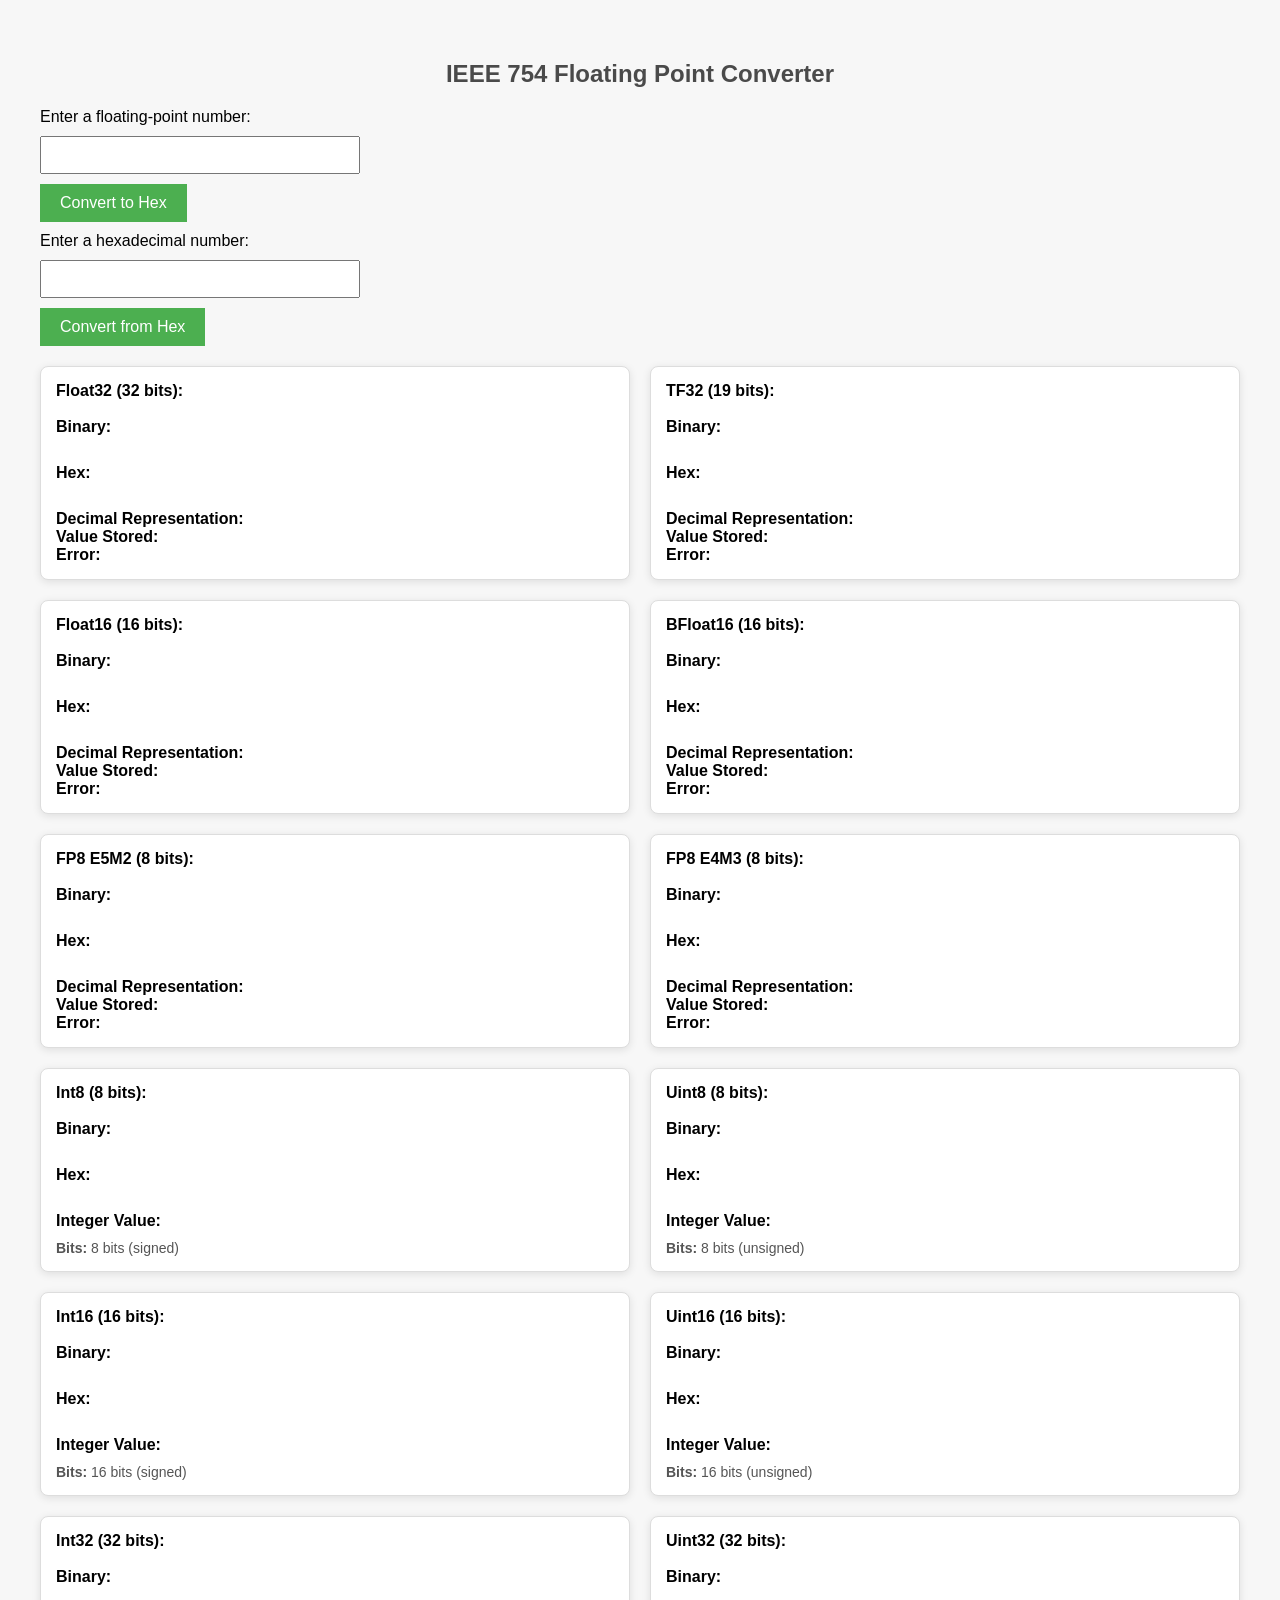
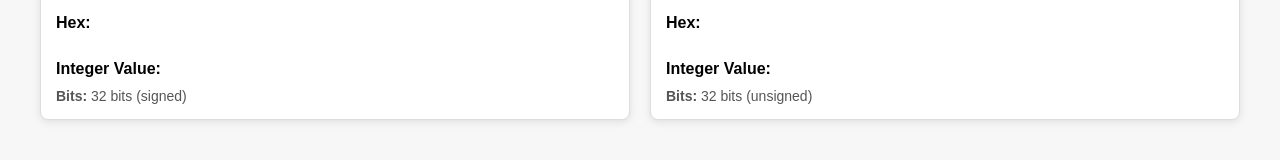
==== index.html @ 1b22dfe6 "feat: add precision analysis and support for subnormals" ====
<!DOCTYPE html>
<html lang="en">
    <head>
        <meta charset="UTF-8">
        <meta name="viewport" content="width=device-width, initial-scale=1.0">
        <title>IEEE 754 Converter</title>
        <link rel="stylesheet" href="styles/styles.css">
        <link rel="icon" href="assets/favicon.ico" type="image/x-icon">
        <script src="scripts/main.js" defer></script>
    </head>
    <body>
        <h2>IEEE 754 Floating Point Converter</h2>
        <!-- Decimal to Hex Conversion -->
        <div>
            <label for="input">Enter a floating-point number:</label>
            <input type="text" id="input">
            <button onclick="convertFloatToHex()">Convert to Hex</button>
        </div>
        <!-- Hex to Float/Int Conversion -->
        <div>
            <label for="hexInput">Enter a hexadecimal number:</label>
            <input type="text" id="hexInput">
            <button onclick="convertHexToFloat()">Convert from Hex</button>
        </div>
        <!-- Floating-Point Results -->
        <div class="results">
            <!-- Float32 Template -->
            <div id="float32">
                <div class="result-item">
                    <strong>Float32 (32 bits):</strong><br><br>
                    <div id="float32-colored-bits"></div>
                    <strong>Binary:</strong><br>
                    <div class="binary" id="float32-binary"></div><br>
                    <strong>Hex:</strong><br>
                    <div class="hex-representation" id="float32-hex"></div><br>
                    <strong>Decimal Representation:</strong> <span id="float32-input"></span><br>
                    <strong>Value Stored:</strong> <span id="float32-stored"></span><br>
                    <div class="error-info" title="The actual difference between stored and input value, calculated at maximum precision. A + sign means we rounded up, - means we rounded down. This error will always be smaller than half the precision step.">
                        <strong>Error:</strong> <span id="float32-error"></span>
                    </div>
                    <div id="float32-precision"></div>
                </div>
            </div>

            <!-- TF32 Template -->
            <div id="tf32">
                <div class="result-item">
                    <strong>TF32 (19 bits):</strong><br><br>
                    <div id="tf32-colored-bits"></div>
                    <strong>Binary:</strong><br>
                    <div class="binary" id="tf32-binary"></div><br>
                    <strong>Hex:</strong><br>
                    <div class="hex-representation" id="tf32-hex"></div><br>
                    <strong>Decimal Representation:</strong> <span id="tf32-input"></span><br>
                    <strong>Value Stored:</strong> <span id="tf32-stored"></span><br>
                    <div class="error-info" title="The actual difference between stored and input value, calculated at maximum precision. A + sign means we rounded up, - means we rounded down. This error will always be smaller than half the precision step.">
                        <strong>Error:</strong> <span id="tf32-error"></span>
                    </div>
                    <div id="tf32-precision"></div>
                </div>
            </div>

            <!-- Float16 Template -->
            <div id="float16">
                <div class="result-item">
                    <strong>Float16 (16 bits):</strong><br><br>
                    <div id="float16-colored-bits"></div>
                    <strong>Binary:</strong><br>
                    <div class="binary" id="float16-binary"></div><br>
                    <strong>Hex:</strong><br>
                    <div class="hex-representation" id="float16-hex"></div><br>
                    <strong>Decimal Representation:</strong> <span id="float16-input"></span><br>
                    <strong>Value Stored:</strong> <span id="float16-stored"></span><br>
                    <div class="error-info" title="The actual difference between stored and input value, calculated at maximum precision. A + sign means we rounded up, - means we rounded down. This error will always be smaller than half the precision step.">
                        <strong>Error:</strong> <span id="float16-error"></span>
                    </div>
                    <div id="float16-precision"></div>
                </div>
            </div>

            <!-- BFloat16 Template -->
            <div id="bfloat16">
                <div class="result-item">
                    <strong>BFloat16 (16 bits):</strong><br><br>
                    <div id="bfloat16-colored-bits"></div>
                    <strong>Binary:</strong><br>
                    <div class="binary" id="bfloat16-binary"></div><br>
                    <strong>Hex:</strong><br>
                    <div class="hex-representation" id="bfloat16-hex"></div><br>
                    <strong>Decimal Representation:</strong> <span id="bfloat16-input"></span><br>
                    <strong>Value Stored:</strong> <span id="bfloat16-stored"></span><br>
                    <div class="error-info" title="The actual difference between stored and input value, calculated at maximum precision. A + sign means we rounded up, - means we rounded down. This error will always be smaller than half the precision step.">
                        <strong>Error:</strong> <span id="bfloat16-error"></span>
                    </div>
                    <div id="bfloat16-precision"></div>
                </div>
            </div>

            <!-- FP8 E5M2 Template -->
            <div id="fp8-e5m2">
                <div class="result-item">
                    <strong>FP8 E5M2 (8 bits):</strong><br><br>
                    <div id="fp8-e5m2-colored-bits"></div>
                    <strong>Binary:</strong><br>
                    <div class="binary" id="fp8-e5m2-binary"></div><br>
                    <strong>Hex:</strong><br>
                    <div class="hex-representation" id="fp8-e5m2-hex"></div><br>
                    <strong>Decimal Representation:</strong> <span id="fp8-e5m2-input"></span><br>
                    <strong>Value Stored:</strong> <span id="fp8-e5m2-stored"></span><br>
                    <div class="error-info" title="The actual difference between stored and input value, calculated at maximum precision. A + sign means we rounded up, - means we rounded down. This error will always be smaller than half the precision step.">
                        <strong>Error:</strong> <span id="fp8-e5m2-error"></span>
                    </div>
                    <div id="fp8-e5m2-precision"></div>
                </div>
            </div>

            <!-- FP8 E4M3 Template -->
            <div id="fp8-e4m3">
                <div class="result-item">
                    <strong>FP8 E4M3 (8 bits):</strong><br><br>
                    <div id="fp8-e4m3-colored-bits"></div>
                    <strong>Binary:</strong><br>
                    <div class="binary" id="fp8-e4m3-binary"></div><br>
                    <strong>Hex:</strong><br>
                    <div class="hex-representation" id="fp8-e4m3-hex"></div><br>
                    <strong>Decimal Representation:</strong> <span id="fp8-e4m3-input"></span><br>
                    <strong>Value Stored:</strong> <span id="fp8-e4m3-stored"></span><br>
                    <div class="error-info" title="The actual difference between stored and input value, calculated at maximum precision. A + sign means we rounded up, - means we rounded down. This error will always be smaller than half the precision step.">
                        <strong>Error:</strong> <span id="fp8-e4m3-error"></span>
                    </div>
                    <div id="fp8-e4m3-precision"></div>
                </div>
            </div>
        </div>

        <!-- Integer Results -->
        <div class="int-results">
            <!-- Int8 Template -->
            <div id="int8">
                <div class="result-item">
                    <strong>Int8 (8 bits):</strong><br><br>
                    <div id="int8-colored-bits"></div>
                    <strong>Binary:</strong><br>
                    <div class="binary" id="int8-binary"></div><br>
                    <strong>Hex:</strong><br>
                    <div class="hex-representation" id="int8-hex"></div><br>
                    <strong>Integer Value:</strong> <span id="int8-value"></span>
                    <div class="bit-info">
                        <span><strong>Bits:</strong> 8 bits (signed)</span>
                    </div>
                </div>
            </div>

            <!-- Uint8 Template -->
            <div id="uint8">
                <div class="result-item">
                    <strong>Uint8 (8 bits):</strong><br><br>
                    <div id="uint8-colored-bits"></div>
                    <strong>Binary:</strong><br>
                    <div class="binary" id="uint8-binary"></div><br>
                    <strong>Hex:</strong><br>
                    <div class="hex-representation" id="uint8-hex"></div><br>
                    <strong>Integer Value:</strong> <span id="uint8-value"></span>
                    <div class="bit-info">
                        <span><strong>Bits:</strong> 8 bits (unsigned)</span>
                    </div>
                </div>
            </div>

            <!-- Int16 Template -->
            <div id="int16">
                <div class="result-item">
                    <strong>Int16 (16 bits):</strong><br><br>
                    <div id="int16-colored-bits"></div>
                    <strong>Binary:</strong><br>
                    <div class="binary" id="int16-binary"></div><br>
                    <strong>Hex:</strong><br>
                    <div class="hex-representation" id="int16-hex"></div><br>
                    <strong>Integer Value:</strong> <span id="int16-value"></span>
                    <div class="bit-info">
                        <span><strong>Bits:</strong> 16 bits (signed)</span>
                    </div>
                </div>
            </div>

            <!-- Uint16 Template -->
            <div id="uint16">
                <div class="result-item">
                    <strong>Uint16 (16 bits):</strong><br><br>
                    <div id="uint16-colored-bits"></div>
                    <strong>Binary:</strong><br>
                    <div class="binary" id="uint16-binary"></div><br>
                    <strong>Hex:</strong><br>
                    <div class="hex-representation" id="uint16-hex"></div><br>
                    <strong>Integer Value:</strong> <span id="uint16-value"></span>
                    <div class="bit-info">
                        <span><strong>Bits:</strong> 16 bits (unsigned)</span>
                    </div>
                </div>
            </div>

            <!-- Int32 Template -->
            <div id="int32">
                <div class="result-item">
                    <strong>Int32 (32 bits):</strong><br><br>
                    <div id="int32-colored-bits"></div>
                    <strong>Binary:</strong><br>
                    <div class="binary" id="int32-binary"></div><br>
                    <strong>Hex:</strong><br>
                    <div class="hex-representation" id="int32-hex"></div><br>
                    <strong>Integer Value:</strong> <span id="int32-value"></span>
                    <div class="bit-info">
                        <span><strong>Bits:</strong> 32 bits (signed)</span>
                    </div>
                </div>
            </div>

            <!-- Uint32 Template -->
            <div id="uint32">
                <div class="result-item">
                    <strong>Uint32 (32 bits):</strong><br><br>
                    <div id="uint32-colored-bits"></div>
                    <strong>Binary:</strong><br>
                    <div class="binary" id="uint32-binary"></div><br>
                    <strong>Hex:</strong><br>
                    <div class="hex-representation" id="uint32-hex"></div><br>
                    <strong>Integer Value:</strong> <span id="uint32-value"></span>
                    <div class="bit-info">
                        <span><strong>Bits:</strong> 32 bits (unsigned)</span>
                    </div>
                </div>
            </div>
        </div>
    </body>
</html>
---- styles/styles.css ----
body {
    font-family: Arial, sans-serif;
    margin: 20px;
    padding: 20px;
    background-color: #f7f7f7;
}

h2 {
    text-align: center;
    color: #4a4a4a;
}

label, input, button, select {
    display: block;
    margin: 10px 0;
    font-size: 16px;
}

input, select {
    padding: 8px;
    width: 100%;
    max-width: 300px;
}

button {
    padding: 10px 20px;
    background-color: #4CAF50;
    color: white;
    border: none;
    cursor: pointer;
    font-size: 16px;
}

button:hover {
    background-color: #45a049;
}

.results, .calculation-results {
    display: grid;
    grid-template-columns: 1fr 1fr;
    gap: 20px;
    margin-top: 20px;
}

.int-results, .calculation-results {
    display: grid;
    grid-template-columns: 1fr 1fr;
    gap: 20px;
    margin-top: 20px;
}

.result-item, .calculation-result-item {
    padding: 15px;
    background-color: white;
    border: 1px solid #ddd;
    border-radius: 8px;
    box-shadow: 0 2px 8px rgba(0, 0, 0, 0.1);
}

.bit-container { 
    display: flex; 
    gap: 2px; 
    margin-bottom: 10px;
}

.bit-box { 
    display: inline-block; 
    width: 20px; 
    height: 20px; 
    text-align: center; 
    border: 1px solid #ccc;
}

.sign { background-color: #f44336; color: white; }
.exponent { background-color: #2196F3; color: white; }
.mantissa { background-color: #4CAF50; color: white; }
.integer { background-color: #4CAF50; color: white; }

.hex {
    margin-top: 10px;
    font-size: 14px;
    color: #333;
}

.error {
    color: red;
}

.bit-info {
    margin-top: 10px;
    font-size: 14px;
    color: #555;
}

.bit-info span {
    margin-right: 10px;
}

.binary, .hex-representation {
    font-family: monospace;
    color: #444;
    margin-top: 10px;
}
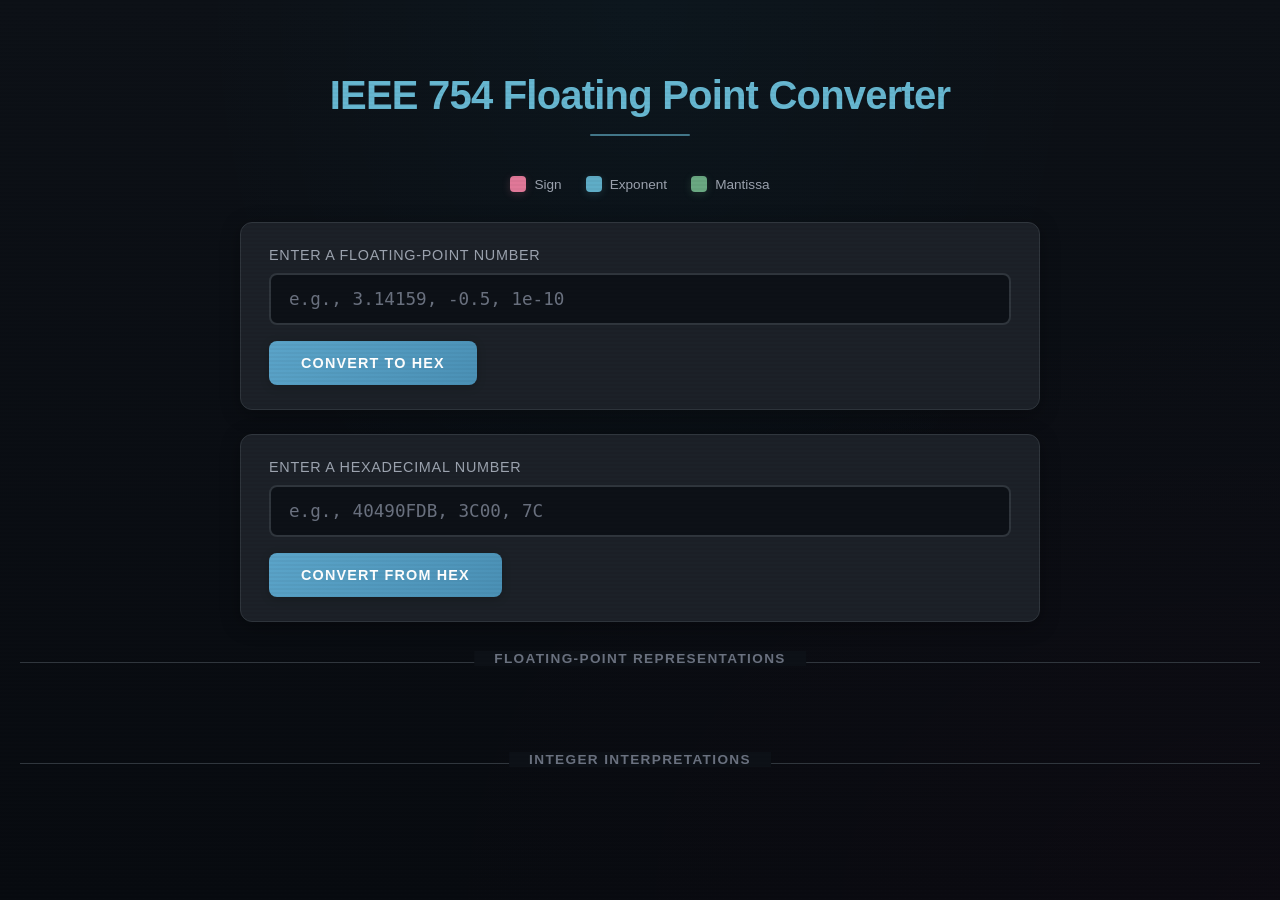
==== commit db9f0ba2: "refactor: restyle the app" ====
--- a/index.html
+++ b/index.html
@@ -10,33 +10,52 @@
     </head>
     <body>
         <h2>IEEE 754 Floating Point Converter</h2>
+
+        <!-- Color Legend -->
+        <div class="legend">
+            <div class="legend-item">
+                <div class="legend-color sign"></div>
+                <span>Sign</span>
+            </div>
+            <div class="legend-item">
+                <div class="legend-color exponent"></div>
+                <span>Exponent</span>
+            </div>
+            <div class="legend-item">
+                <div class="legend-color mantissa"></div>
+                <span>Mantissa</span>
+            </div>
+        </div>
+
         <!-- Decimal to Hex Conversion -->
-        <div>
-            <label for="input">Enter a floating-point number:</label>
-            <input type="text" id="input">
+        <div class="input-section">
+            <label for="input">Enter a floating-point number</label>
+            <input type="text" id="input" placeholder="e.g., 3.14159, -0.5, 1e-10">
             <button onclick="convertFloatToHex()">Convert to Hex</button>
         </div>
+
         <!-- Hex to Float/Int Conversion -->
-        <div>
-            <label for="hexInput">Enter a hexadecimal number:</label>
-            <input type="text" id="hexInput">
+        <div class="input-section">
+            <label for="hexInput">Enter a hexadecimal number</label>
+            <input type="text" id="hexInput" placeholder="e.g., 40490FDB, 3C00, 7C">
             <button onclick="convertHexToFloat()">Convert from Hex</button>
         </div>
+
         <!-- Floating-Point Results -->
         <div class="results">
             <!-- Float32 Template -->
             <div id="float32">
                 <div class="result-item">
-                    <strong>Float32 (32 bits):</strong><br><br>
+                    <strong>Float32 (32 bits)</strong><br><br>
                     <div id="float32-colored-bits"></div>
-                    <strong>Binary:</strong><br>
-                    <div class="binary" id="float32-binary"></div><br>
-                    <strong>Hex:</strong><br>
-                    <div class="hex-representation" id="float32-hex"></div><br>
+                    <strong>Binary</strong>
+                    <div class="binary" id="float32-binary"></div>
+                    <strong>Hex</strong>
+                    <div class="hex-representation" id="float32-hex"></div>
                     <strong>Decimal Representation:</strong> <span id="float32-input"></span><br>
-                    <strong>Value Stored:</strong> <span id="float32-stored"></span><br>
-                    <div class="error-info" title="The actual difference between stored and input value, calculated at maximum precision. A + sign means we rounded up, - means we rounded down. This error will always be smaller than half the precision step.">
-                        <strong>Error:</strong> <span id="float32-error"></span>
+                    <strong>Value Stored:</strong> <span id="float32-stored"></span>
+                    <div title="The difference between stored and input value. A + sign means we rounded up, - means we rounded down. This will always be smaller than half the precision step.">
+                        <strong>Rounding Error:</strong> <span id="float32-error"></span>
                     </div>
                     <div id="float32-precision"></div>
                 </div>
@@ -45,16 +64,16 @@
             <!-- TF32 Template -->
             <div id="tf32">
                 <div class="result-item">
-                    <strong>TF32 (19 bits):</strong><br><br>
+                    <strong>TF32 (19 bits)</strong><br><br>
                     <div id="tf32-colored-bits"></div>
-                    <strong>Binary:</strong><br>
-                    <div class="binary" id="tf32-binary"></div><br>
-                    <strong>Hex:</strong><br>
-                    <div class="hex-representation" id="tf32-hex"></div><br>
+                    <strong>Binary</strong>
+                    <div class="binary" id="tf32-binary"></div>
+                    <strong>Hex</strong>
+                    <div class="hex-representation" id="tf32-hex"></div>
                     <strong>Decimal Representation:</strong> <span id="tf32-input"></span><br>
-                    <strong>Value Stored:</strong> <span id="tf32-stored"></span><br>
-                    <div class="error-info" title="The actual difference between stored and input value, calculated at maximum precision. A + sign means we rounded up, - means we rounded down. This error will always be smaller than half the precision step.">
-                        <strong>Error:</strong> <span id="tf32-error"></span>
+                    <strong>Value Stored:</strong> <span id="tf32-stored"></span>
+                    <div title="The difference between stored and input value. A + sign means we rounded up, - means we rounded down. This will always be smaller than half the precision step.">
+                        <strong>Rounding Error:</strong> <span id="tf32-error"></span>
                     </div>
                     <div id="tf32-precision"></div>
                 </div>
@@ -63,16 +82,16 @@
             <!-- Float16 Template -->
             <div id="float16">
                 <div class="result-item">
-                    <strong>Float16 (16 bits):</strong><br><br>
+                    <strong>Float16 (16 bits)</strong><br><br>
                     <div id="float16-colored-bits"></div>
-                    <strong>Binary:</strong><br>
-                    <div class="binary" id="float16-binary"></div><br>
-                    <strong>Hex:</strong><br>
-                    <div class="hex-representation" id="float16-hex"></div><br>
+                    <strong>Binary</strong>
+                    <div class="binary" id="float16-binary"></div>
+                    <strong>Hex</strong>
+                    <div class="hex-representation" id="float16-hex"></div>
                     <strong>Decimal Representation:</strong> <span id="float16-input"></span><br>
-                    <strong>Value Stored:</strong> <span id="float16-stored"></span><br>
-                    <div class="error-info" title="The actual difference between stored and input value, calculated at maximum precision. A + sign means we rounded up, - means we rounded down. This error will always be smaller than half the precision step.">
-                        <strong>Error:</strong> <span id="float16-error"></span>
+                    <strong>Value Stored:</strong> <span id="float16-stored"></span>
+                    <div title="The difference between stored and input value. A + sign means we rounded up, - means we rounded down. This will always be smaller than half the precision step.">
+                        <strong>Rounding Error:</strong> <span id="float16-error"></span>
                     </div>
                     <div id="float16-precision"></div>
                 </div>
@@ -81,16 +100,16 @@
             <!-- BFloat16 Template -->
             <div id="bfloat16">
                 <div class="result-item">
-                    <strong>BFloat16 (16 bits):</strong><br><br>
+                    <strong>BFloat16 (16 bits)</strong><br><br>
                     <div id="bfloat16-colored-bits"></div>
-                    <strong>Binary:</strong><br>
-                    <div class="binary" id="bfloat16-binary"></div><br>
-                    <strong>Hex:</strong><br>
-                    <div class="hex-representation" id="bfloat16-hex"></div><br>
+                    <strong>Binary</strong>
+                    <div class="binary" id="bfloat16-binary"></div>
+                    <strong>Hex</strong>
+                    <div class="hex-representation" id="bfloat16-hex"></div>
                     <strong>Decimal Representation:</strong> <span id="bfloat16-input"></span><br>
-                    <strong>Value Stored:</strong> <span id="bfloat16-stored"></span><br>
-                    <div class="error-info" title="The actual difference between stored and input value, calculated at maximum precision. A + sign means we rounded up, - means we rounded down. This error will always be smaller than half the precision step.">
-                        <strong>Error:</strong> <span id="bfloat16-error"></span>
+                    <strong>Value Stored:</strong> <span id="bfloat16-stored"></span>
+                    <div title="The difference between stored and input value. A + sign means we rounded up, - means we rounded down. This will always be smaller than half the precision step.">
+                        <strong>Rounding Error:</strong> <span id="bfloat16-error"></span>
                     </div>
                     <div id="bfloat16-precision"></div>
                 </div>
@@ -99,16 +118,16 @@
             <!-- FP8 E5M2 Template -->
             <div id="fp8-e5m2">
                 <div class="result-item">
-                    <strong>FP8 E5M2 (8 bits):</strong><br><br>
+                    <strong>FP8 E5M2 (8 bits)</strong><br><br>
                     <div id="fp8-e5m2-colored-bits"></div>
-                    <strong>Binary:</strong><br>
-                    <div class="binary" id="fp8-e5m2-binary"></div><br>
-                    <strong>Hex:</strong><br>
-                    <div class="hex-representation" id="fp8-e5m2-hex"></div><br>
+                    <strong>Binary</strong>
+                    <div class="binary" id="fp8-e5m2-binary"></div>
+                    <strong>Hex</strong>
+                    <div class="hex-representation" id="fp8-e5m2-hex"></div>
                     <strong>Decimal Representation:</strong> <span id="fp8-e5m2-input"></span><br>
-                    <strong>Value Stored:</strong> <span id="fp8-e5m2-stored"></span><br>
-                    <div class="error-info" title="The actual difference between stored and input value, calculated at maximum precision. A + sign means we rounded up, - means we rounded down. This error will always be smaller than half the precision step.">
-                        <strong>Error:</strong> <span id="fp8-e5m2-error"></span>
+                    <strong>Value Stored:</strong> <span id="fp8-e5m2-stored"></span>
+                    <div title="The difference between stored and input value. A + sign means we rounded up, - means we rounded down. This will always be smaller than half the precision step.">
+                        <strong>Rounding Error:</strong> <span id="fp8-e5m2-error"></span>
                     </div>
                     <div id="fp8-e5m2-precision"></div>
                 </div>
@@ -117,16 +136,16 @@
             <!-- FP8 E4M3 Template -->
             <div id="fp8-e4m3">
                 <div class="result-item">
-                    <strong>FP8 E4M3 (8 bits):</strong><br><br>
+                    <strong>FP8 E4M3 (8 bits)</strong><br><br>
                     <div id="fp8-e4m3-colored-bits"></div>
-                    <strong>Binary:</strong><br>
-                    <div class="binary" id="fp8-e4m3-binary"></div><br>
-                    <strong>Hex:</strong><br>
-                    <div class="hex-representation" id="fp8-e4m3-hex"></div><br>
+                    <strong>Binary</strong>
+                    <div class="binary" id="fp8-e4m3-binary"></div>
+                    <strong>Hex</strong>
+                    <div class="hex-representation" id="fp8-e4m3-hex"></div>
                     <strong>Decimal Representation:</strong> <span id="fp8-e4m3-input"></span><br>
-                    <strong>Value Stored:</strong> <span id="fp8-e4m3-stored"></span><br>
-                    <div class="error-info" title="The actual difference between stored and input value, calculated at maximum precision. A + sign means we rounded up, - means we rounded down. This error will always be smaller than half the precision step.">
-                        <strong>Error:</strong> <span id="fp8-e4m3-error"></span>
+                    <strong>Value Stored:</strong> <span id="fp8-e4m3-stored"></span>
+                    <div title="The difference between stored and input value. A + sign means we rounded up, - means we rounded down. This will always be smaller than half the precision step.">
+                        <strong>Rounding Error:</strong> <span id="fp8-e4m3-error"></span>
                     </div>
                     <div id="fp8-e4m3-precision"></div>
                 </div>
@@ -138,15 +157,15 @@
             <!-- Int8 Template -->
             <div id="int8">
                 <div class="result-item">
-                    <strong>Int8 (8 bits):</strong><br><br>
+                    <strong>Int8 (8 bits)</strong><br><br>
                     <div id="int8-colored-bits"></div>
-                    <strong>Binary:</strong><br>
-                    <div class="binary" id="int8-binary"></div><br>
-                    <strong>Hex:</strong><br>
-                    <div class="hex-representation" id="int8-hex"></div><br>
+                    <strong>Binary</strong>
+                    <div class="binary" id="int8-binary"></div>
+                    <strong>Hex</strong>
+                    <div class="hex-representation" id="int8-hex"></div>
                     <strong>Integer Value:</strong> <span id="int8-value"></span>
                     <div class="bit-info">
-                        <span><strong>Bits:</strong> 8 bits (signed)</span>
+                        <span><strong>Type:</strong> 8-bit signed</span>
                     </div>
                 </div>
             </div>
@@ -154,15 +173,15 @@
             <!-- Uint8 Template -->
             <div id="uint8">
                 <div class="result-item">
-                    <strong>Uint8 (8 bits):</strong><br><br>
+                    <strong>Uint8 (8 bits)</strong><br><br>
                     <div id="uint8-colored-bits"></div>
-                    <strong>Binary:</strong><br>
-                    <div class="binary" id="uint8-binary"></div><br>
-                    <strong>Hex:</strong><br>
-                    <div class="hex-representation" id="uint8-hex"></div><br>
+                    <strong>Binary</strong>
+                    <div class="binary" id="uint8-binary"></div>
+                    <strong>Hex</strong>
+                    <div class="hex-representation" id="uint8-hex"></div>
                     <strong>Integer Value:</strong> <span id="uint8-value"></span>
                     <div class="bit-info">
-                        <span><strong>Bits:</strong> 8 bits (unsigned)</span>
+                        <span><strong>Type:</strong> 8-bit unsigned</span>
                     </div>
                 </div>
             </div>
@@ -170,15 +189,15 @@
             <!-- Int16 Template -->
             <div id="int16">
                 <div class="result-item">
-                    <strong>Int16 (16 bits):</strong><br><br>
+                    <strong>Int16 (16 bits)</strong><br><br>
                     <div id="int16-colored-bits"></div>
-                    <strong>Binary:</strong><br>
-                    <div class="binary" id="int16-binary"></div><br>
-                    <strong>Hex:</strong><br>
-                    <div class="hex-representation" id="int16-hex"></div><br>
+                    <strong>Binary</strong>
+                    <div class="binary" id="int16-binary"></div>
+                    <strong>Hex</strong>
+                    <div class="hex-representation" id="int16-hex"></div>
                     <strong>Integer Value:</strong> <span id="int16-value"></span>
                     <div class="bit-info">
-                        <span><strong>Bits:</strong> 16 bits (signed)</span>
+                        <span><strong>Type:</strong> 16-bit signed</span>
                     </div>
                 </div>
             </div>
@@ -186,15 +205,15 @@
             <!-- Uint16 Template -->
             <div id="uint16">
                 <div class="result-item">
-                    <strong>Uint16 (16 bits):</strong><br><br>
+                    <strong>Uint16 (16 bits)</strong><br><br>
                     <div id="uint16-colored-bits"></div>
-                    <strong>Binary:</strong><br>
-                    <div class="binary" id="uint16-binary"></div><br>
-                    <strong>Hex:</strong><br>
-                    <div class="hex-representation" id="uint16-hex"></div><br>
+                    <strong>Binary</strong>
+                    <div class="binary" id="uint16-binary"></div>
+                    <strong>Hex</strong>
+                    <div class="hex-representation" id="uint16-hex"></div>
                     <strong>Integer Value:</strong> <span id="uint16-value"></span>
                     <div class="bit-info">
-                        <span><strong>Bits:</strong> 16 bits (unsigned)</span>
+                        <span><strong>Type:</strong> 16-bit unsigned</span>
                     </div>
                 </div>
             </div>
@@ -202,15 +221,15 @@
             <!-- Int32 Template -->
             <div id="int32">
                 <div class="result-item">
-                    <strong>Int32 (32 bits):</strong><br><br>
+                    <strong>Int32 (32 bits)</strong><br><br>
                     <div id="int32-colored-bits"></div>
-                    <strong>Binary:</strong><br>
-                    <div class="binary" id="int32-binary"></div><br>
-                    <strong>Hex:</strong><br>
-                    <div class="hex-representation" id="int32-hex"></div><br>
+                    <strong>Binary</strong>
+                    <div class="binary" id="int32-binary"></div>
+                    <strong>Hex</strong>
+                    <div class="hex-representation" id="int32-hex"></div>
                     <strong>Integer Value:</strong> <span id="int32-value"></span>
                     <div class="bit-info">
-                        <span><strong>Bits:</strong> 32 bits (signed)</span>
+                        <span><strong>Type:</strong> 32-bit signed</span>
                     </div>
                 </div>
             </div>
@@ -218,15 +237,15 @@
             <!-- Uint32 Template -->
             <div id="uint32">
                 <div class="result-item">
-                    <strong>Uint32 (32 bits):</strong><br><br>
+                    <strong>Uint32 (32 bits)</strong><br><br>
                     <div id="uint32-colored-bits"></div>
-                    <strong>Binary:</strong><br>
-                    <div class="binary" id="uint32-binary"></div><br>
-                    <strong>Hex:</strong><br>
-                    <div class="hex-representation" id="uint32-hex"></div><br>
+                    <strong>Binary</strong>
+                    <div class="binary" id="uint32-binary"></div>
+                    <strong>Hex</strong>
+                    <div class="hex-representation" id="uint32-hex"></div>
                     <strong>Integer Value:</strong> <span id="uint32-value"></span>
                     <div class="bit-info">
-                        <span><strong>Bits:</strong> 32 bits (unsigned)</span>
+                        <span><strong>Type:</strong> 32-bit unsigned</span>
                     </div>
                 </div>
             </div>
--- a/styles/styles.css
+++ b/styles/styles.css
@@ -1,103 +1,610 @@
+/* ============================================
+   IEEE 754 Converter - Terminal Dark Theme
+   ============================================ */
+
+/* Fonts: JetBrains Mono and Outfit from Google Fonts (optional) */
+/* @import url('https://fonts.googleapis.com/css2?family=JetBrains+Mono:wght@400;500;600;700&family=Outfit:wght@300;400;500;600;700&display=swap'); */
+
+:root {
+  /* Base colors */
+  --bg-primary: #0d1117;
+  --bg-secondary: #161b22;
+  --bg-card: #1c2128;
+  --bg-elevated: #22272e;
+
+  /* Text colors */
+  --text-primary: #d1d5db;
+  --text-secondary: #9ca3af;
+  --text-muted: #6b7280;
+
+  /* Accent colors - softer palette */
+  --accent-cyan: #67b7d1;
+  --accent-magenta: #e879a0;
+  --accent-yellow: #e5c07a;
+  --accent-green: #7ec99d;
+  --accent-orange: #d19a66;
+
+  /* Bit colors - muted, easier on eyes */
+  --sign-color: #e07898;
+  --sign-glow: rgba(224, 120, 152, 0.2);
+  --exponent-color: #5fadc7;
+  --exponent-glow: rgba(95, 173, 199, 0.2);
+  --mantissa-color: #6aa882;
+  --mantissa-glow: rgba(106, 168, 130, 0.2);
+  --integer-color: #5a7d9a;
+  --integer-glow: rgba(90, 125, 154, 0.2);
+
+  /* UI elements */
+  --border-color: #30363d;
+  --border-glow: rgba(103, 183, 209, 0.15);
+  --input-bg: #0d1117;
+  --button-gradient: linear-gradient(135deg, #5ba4c9 0%, #4a90b5 100%);
+  --button-hover: linear-gradient(135deg, #67b7d1 0%, #5ba4c9 100%);
+
+  /* Shadows */
+  --card-shadow: 0 4px 20px rgba(0, 0, 0, 0.3);
+  --glow-shadow: 0 0 15px rgba(103, 183, 209, 0.1);
+}
+
+* {
+  box-sizing: border-box;
+}
+
 body {
-    font-family: Arial, sans-serif;
-    margin: 20px;
+  font-family: 'Outfit', -apple-system, BlinkMacSystemFont, sans-serif;
+  margin: 0;
+  padding: 40px 20px;
+  background-color: var(--bg-primary);
+  color: var(--text-primary);
+  min-height: 100vh;
+  background-image:
+    radial-gradient(ellipse at top, rgba(0, 212, 255, 0.03) 0%, transparent 50%),
+    radial-gradient(ellipse at bottom right, rgba(255, 0, 110, 0.02) 0%, transparent 50%),
+    linear-gradient(180deg, var(--bg-primary) 0%, #080b10 100%);
+  background-attachment: fixed;
+}
+
+/* Scanline overlay effect */
+body::before {
+  content: '';
+  position: fixed;
+  top: 0;
+  left: 0;
+  width: 100%;
+  height: 100%;
+  background: repeating-linear-gradient(
+    0deg,
+    transparent,
+    transparent 2px,
+    rgba(0, 0, 0, 0.03) 2px,
+    rgba(0, 0, 0, 0.03) 4px
+  );
+  pointer-events: none;
+  z-index: 1000;
+}
+
+/* ============================================
+   Typography & Header
+   ============================================ */
+
+h2 {
+  text-align: center;
+  font-size: 2.5rem;
+  font-weight: 700;
+  letter-spacing: -0.02em;
+  margin-bottom: 40px;
+  color: var(--accent-cyan);
+}
+
+h2::after {
+  content: '';
+  display: block;
+  width: 100px;
+  height: 2px;
+  background: var(--accent-cyan);
+  margin: 16px auto 0;
+  border-radius: 2px;
+  opacity: 0.6;
+}
+
+/* ============================================
+   Input Section
+   ============================================ */
+
+/* Input containers */
+.input-section {
+  max-width: 800px;
+  margin: 0 auto 24px;
+  padding: 24px 28px;
+  background: var(--bg-card);
+  border: 1px solid var(--border-color);
+  border-radius: 12px;
+  box-shadow: var(--card-shadow);
+  transition: border-color 0.3s ease, box-shadow 0.3s ease;
+}
+
+.input-section:hover {
+  border-color: rgba(95, 173, 199, 0.3);
+  box-shadow: var(--card-shadow), var(--glow-shadow);
+}
+
+label {
+  display: block;
+  font-size: 0.9rem;
+  font-weight: 500;
+  color: var(--text-secondary);
+  margin-bottom: 10px;
+  text-transform: uppercase;
+  letter-spacing: 0.05em;
+}
+
+input[type="text"] {
+  width: 100%;
+  padding: 14px 18px;
+  font-family: 'JetBrains Mono', monospace;
+  font-size: 1.1rem;
+  font-weight: 500;
+  background: var(--input-bg);
+  border: 2px solid var(--border-color);
+  border-radius: 8px;
+  color: var(--text-primary);
+  transition: all 0.3s ease;
+  outline: none;
+}
+
+input[type="text"]:focus {
+  border-color: var(--accent-cyan);
+  box-shadow: 0 0 0 4px rgba(0, 212, 255, 0.15), 0 0 20px rgba(0, 212, 255, 0.1);
+}
+
+input[type="text"]::placeholder {
+  color: var(--text-muted);
+}
+
+button {
+  margin-top: 16px;
+  padding: 14px 32px;
+  font-family: 'Outfit', sans-serif;
+  font-size: 0.9rem;
+  font-weight: 600;
+  text-transform: uppercase;
+  letter-spacing: 0.08em;
+  background: var(--button-gradient);
+  color: #fff;
+  border: none;
+  border-radius: 8px;
+  cursor: pointer;
+  transition: all 0.3s ease;
+  box-shadow: 0 2px 10px rgba(0, 0, 0, 0.2);
+}
+
+button:hover {
+  background: var(--button-hover);
+  transform: translateY(-1px);
+  box-shadow: 0 4px 15px rgba(0, 0, 0, 0.25);
+}
+
+button:active {
+  transform: translateY(0);
+  box-shadow: 0 2px 8px rgba(0, 0, 0, 0.2);
+}
+
+/* ============================================
+   Results Grid
+   ============================================ */
+
+.results,
+.int-results {
+  display: grid;
+  grid-template-columns: repeat(2, 1fr);
+  grid-auto-rows: 1fr;
+  gap: 24px;
+  max-width: 1600px;
+  margin: 40px auto;
+  padding: 0 20px;
+}
+
+.results > div,
+.int-results > div {
+  display: flex;
+  height: 100%;
+}
+
+.results > div > .result-item,
+.int-results > div > .result-item {
+  flex: 1;
+  display: flex;
+  flex-direction: column;
+  height: 100%;
+}
+
+/* Section divider for results */
+.results {
+  margin-top: 40px;
+  padding-top: 40px;
+  border-top: 1px solid var(--border-color);
+  position: relative;
+}
+
+.results::before {
+  content: 'Floating-Point Representations';
+  position: absolute;
+  top: -12px;
+  left: 50%;
+  transform: translateX(-50%);
+  background: var(--bg-primary);
+  padding: 0 20px;
+  font-size: 0.85rem;
+  font-weight: 600;
+  color: var(--text-muted);
+  text-transform: uppercase;
+  letter-spacing: 0.1em;
+}
+
+/* Section divider for int-results */
+.int-results {
+  margin-top: 60px;
+  padding-top: 40px;
+  border-top: 1px solid var(--border-color);
+  position: relative;
+}
+
+.int-results::before {
+  content: 'Integer Interpretations';
+  position: absolute;
+  top: -12px;
+  left: 50%;
+  transform: translateX(-50%);
+  background: var(--bg-primary);
+  padding: 0 20px;
+  font-size: 0.85rem;
+  font-weight: 600;
+  color: var(--text-muted);
+  text-transform: uppercase;
+  letter-spacing: 0.1em;
+}
+
+/* ============================================
+   Result Cards
+   ============================================ */
+
+.result-item {
+  padding: 24px;
+  background: var(--bg-card);
+  border: 1px solid var(--border-color);
+  border-radius: 12px;
+  box-shadow: var(--card-shadow);
+  transition: all 0.3s ease;
+  position: relative;
+  overflow: hidden;
+  width: 100%;
+}
+
+.result-item::before {
+  content: '';
+  position: absolute;
+  top: 0;
+  left: 0;
+  right: 0;
+  height: 3px;
+  background: linear-gradient(90deg, var(--accent-cyan), var(--accent-magenta));
+  opacity: 0;
+  transition: opacity 0.3s ease;
+}
+
+.result-item:hover {
+  border-color: rgba(0, 212, 255, 0.3);
+  transform: translateY(-4px);
+  box-shadow: var(--card-shadow), 0 8px 30px rgba(0, 212, 255, 0.1);
+}
+
+.result-item:hover::before {
+  opacity: 1;
+}
+
+.result-item strong {
+  color: var(--text-primary);
+  font-weight: 600;
+}
+
+.result-item > strong:first-child {
+  display: inline-block;
+  font-size: 1.1rem;
+  font-weight: 600;
+  margin-bottom: 8px;
+  color: var(--accent-cyan);
+}
+
+/* ============================================
+   Bit Visualization
+   ============================================ */
+
+.bit-container {
+  display: flex;
+  gap: 1px;
+  margin: 12px 0;
+  flex-wrap: wrap;
+}
+
+.bit-box {
+  display: inline-flex;
+  align-items: center;
+  justify-content: center;
+  width: 14px;
+  height: 18px;
+  font-family: 'JetBrains Mono', monospace;
+  font-size: 0.6rem;
+  font-weight: 600;
+  border-radius: 2px;
+  border: none;
+  transition: all 0.2s ease;
+}
+
+.bit-box:hover {
+  transform: scale(1.3);
+  z-index: 10;
+}
+
+.sign {
+  background: linear-gradient(180deg, var(--sign-color), #cc0058);
+  color: white;
+  box-shadow: 0 2px 8px var(--sign-glow);
+}
+
+.sign:hover {
+  box-shadow: 0 4px 16px var(--sign-glow);
+}
+
+.exponent {
+  background: linear-gradient(180deg, var(--exponent-color), #0099cc);
+  color: #000;
+  box-shadow: 0 2px 8px var(--exponent-glow);
+}
+
+.exponent:hover {
+  box-shadow: 0 4px 16px var(--exponent-glow);
+}
+
+.mantissa {
+  background: linear-gradient(180deg, var(--mantissa-color), #2ecc10);
+  color: #000;
+  box-shadow: 0 2px 8px var(--mantissa-glow);
+}
+
+.mantissa:hover {
+  box-shadow: 0 4px 16px var(--mantissa-glow);
+}
+
+.integer {
+  background: linear-gradient(180deg, var(--integer-color), #e6ac00);
+  color: #000;
+  box-shadow: 0 2px 8px var(--integer-glow);
+}
+
+.integer:hover {
+  box-shadow: 0 4px 16px var(--integer-glow);
+}
+
+/* ============================================
+   Binary & Hex Display
+   ============================================ */
+
+.binary,
+.hex-representation {
+  font-family: 'JetBrains Mono', monospace;
+  font-size: 0.95rem;
+  font-weight: 500;
+  color: var(--accent-cyan);
+  background: var(--bg-elevated);
+  padding: 12px 16px;
+  border-radius: 6px;
+  margin: 8px 0 16px;
+  border: 1px solid var(--border-color);
+  overflow-x: auto;
+  letter-spacing: 0.05em;
+}
+
+.hex-representation {
+  color: var(--accent-orange);
+}
+
+/* ============================================
+   Value Display
+   ============================================ */
+
+.result-item span {
+  font-family: 'JetBrains Mono', monospace;
+  color: var(--text-primary);
+  font-weight: 500;
+}
+
+/* ============================================
+   Error & Info Sections
+   ============================================ */
+
+.error {
+  color: var(--accent-magenta) !important;
+}
+
+.bit-info {
+  margin-top: 16px;
+  padding-top: 12px;
+  border-top: 1px solid var(--border-color);
+  font-size: 0.85rem;
+  color: var(--text-secondary);
+}
+
+.bit-info span {
+  display: inline-block;
+  margin-right: 16px;
+  font-family: 'Outfit', sans-serif;
+}
+
+.bit-info strong {
+  color: var(--text-muted);
+  font-weight: 500;
+}
+
+/* ============================================
+   Precision Analysis Section
+   ============================================ */
+
+[id$="-precision"] {
+  margin-top: 16px;
+  background: var(--bg-elevated);
+  border: 1px solid var(--border-color);
+  border-radius: 8px;
+  overflow: hidden;
+}
+
+.precision-details {
+  padding: 12px 16px;
+}
+
+[id$="-precision"] .precision-title {
+  display: block;
+  font-size: 0.7rem;
+  font-weight: 600;
+  color: var(--accent-cyan);
+  text-transform: uppercase;
+  letter-spacing: 0.12em;
+  padding: 8px 16px;
+  background: var(--bg-secondary);
+  border-bottom: 1px solid var(--border-color);
+  margin: 0;
+}
+
+/* ============================================
+   Animations
+   ============================================ */
+
+@keyframes fadeIn {
+  from {
+    opacity: 0;
+    transform: translateY(10px);
+  }
+  to {
+    opacity: 1;
+    transform: translateY(0);
+  }
+}
+
+@keyframes pulse {
+  0%, 100% {
+    box-shadow: 0 0 0 0 rgba(0, 212, 255, 0.4);
+  }
+  50% {
+    box-shadow: 0 0 0 10px rgba(0, 212, 255, 0);
+  }
+}
+
+.result-item {
+  animation: fadeIn 0.4s ease-out;
+}
+
+/* ============================================
+   Responsive Design
+   ============================================ */
+
+@media (max-width: 900px) {
+  .results,
+  .int-results {
+    grid-template-columns: 1fr;
+    padding: 0 16px;
+  }
+
+  h2 {
+    font-size: 1.8rem;
+  }
+
+  .input-section {
+    margin: 0 16px 20px;
     padding: 20px;
-    background-color: #f7f7f7;
-}
-
-h2 {
-    text-align: center;
-    color: #4a4a4a;
-}
-
-label, input, button, select {
-    display: block;
-    margin: 10px 0;
-    font-size: 16px;
-}
-
-input, select {
-    padding: 8px;
-    width: 100%;
-    max-width: 300px;
-}
-
-button {
-    padding: 10px 20px;
-    background-color: #4CAF50;
-    color: white;
-    border: none;
-    cursor: pointer;
-    font-size: 16px;
-}
-
-button:hover {
-    background-color: #45a049;
-}
-
-.results, .calculation-results {
-    display: grid;
-    grid-template-columns: 1fr 1fr;
-    gap: 20px;
-    margin-top: 20px;
-}
-
-.int-results, .calculation-results {
-    display: grid;
-    grid-template-columns: 1fr 1fr;
-    gap: 20px;
-    margin-top: 20px;
-}
-
-.result-item, .calculation-result-item {
-    padding: 15px;
-    background-color: white;
-    border: 1px solid #ddd;
-    border-radius: 8px;
-    box-shadow: 0 2px 8px rgba(0, 0, 0, 0.1);
-}
-
-.bit-container { 
-    display: flex; 
-    gap: 2px; 
-    margin-bottom: 10px;
-}
-
-.bit-box { 
-    display: inline-block; 
-    width: 20px; 
-    height: 20px; 
-    text-align: center; 
-    border: 1px solid #ccc;
-}
-
-.sign { background-color: #f44336; color: white; }
-.exponent { background-color: #2196F3; color: white; }
-.mantissa { background-color: #4CAF50; color: white; }
-.integer { background-color: #4CAF50; color: white; }
-
-.hex {
-    margin-top: 10px;
-    font-size: 14px;
-    color: #333;
-}
-
-.error {
-    color: red;
-}
-
-.bit-info {
-    margin-top: 10px;
-    font-size: 14px;
-    color: #555;
-}
-
-.bit-info span {
-    margin-right: 10px;
-}
-
-.binary, .hex-representation {
-    font-family: monospace;
-    color: #444;
-    margin-top: 10px;
-}
+  }
+}
+
+@media (max-width: 500px) {
+  body {
+    padding: 20px 10px;
+  }
+
+  .bit-box {
+    width: 18px;
+    height: 24px;
+    font-size: 0.75rem;
+  }
+
+  h2 {
+    font-size: 1.5rem;
+  }
+
+  .result-item {
+    padding: 16px;
+  }
+
+  .binary,
+  .hex-representation {
+    font-size: 0.8rem;
+    padding: 10px 12px;
+  }
+}
+
+/* ============================================
+   Legend (optional enhancement)
+   ============================================ */
+
+.legend {
+  display: flex;
+  justify-content: center;
+  gap: 24px;
+  margin-bottom: 30px;
+  font-size: 0.85rem;
+}
+
+.legend-item {
+  display: flex;
+  align-items: center;
+  gap: 8px;
+  color: var(--text-secondary);
+}
+
+.legend-color {
+  width: 16px;
+  height: 16px;
+  border-radius: 4px;
+}
+
+.legend-color.sign { background: var(--sign-color); }
+.legend-color.exponent { background: var(--exponent-color); }
+.legend-color.mantissa { background: var(--mantissa-color); }
+
+/* ============================================
+   Scrollbar Styling
+   ============================================ */
+
+::-webkit-scrollbar {
+  width: 8px;
+  height: 8px;
+}
+
+::-webkit-scrollbar-track {
+  background: var(--bg-secondary);
+}
+
+::-webkit-scrollbar-thumb {
+  background: var(--border-color);
+  border-radius: 4px;
+}
+
+::-webkit-scrollbar-thumb:hover {
+  background: var(--text-muted);
+}
+
+/* ============================================
+   Selection Styling
+   ============================================ */
+
+::selection {
+  background: rgba(0, 212, 255, 0.3);
+  color: var(--text-primary);
+}
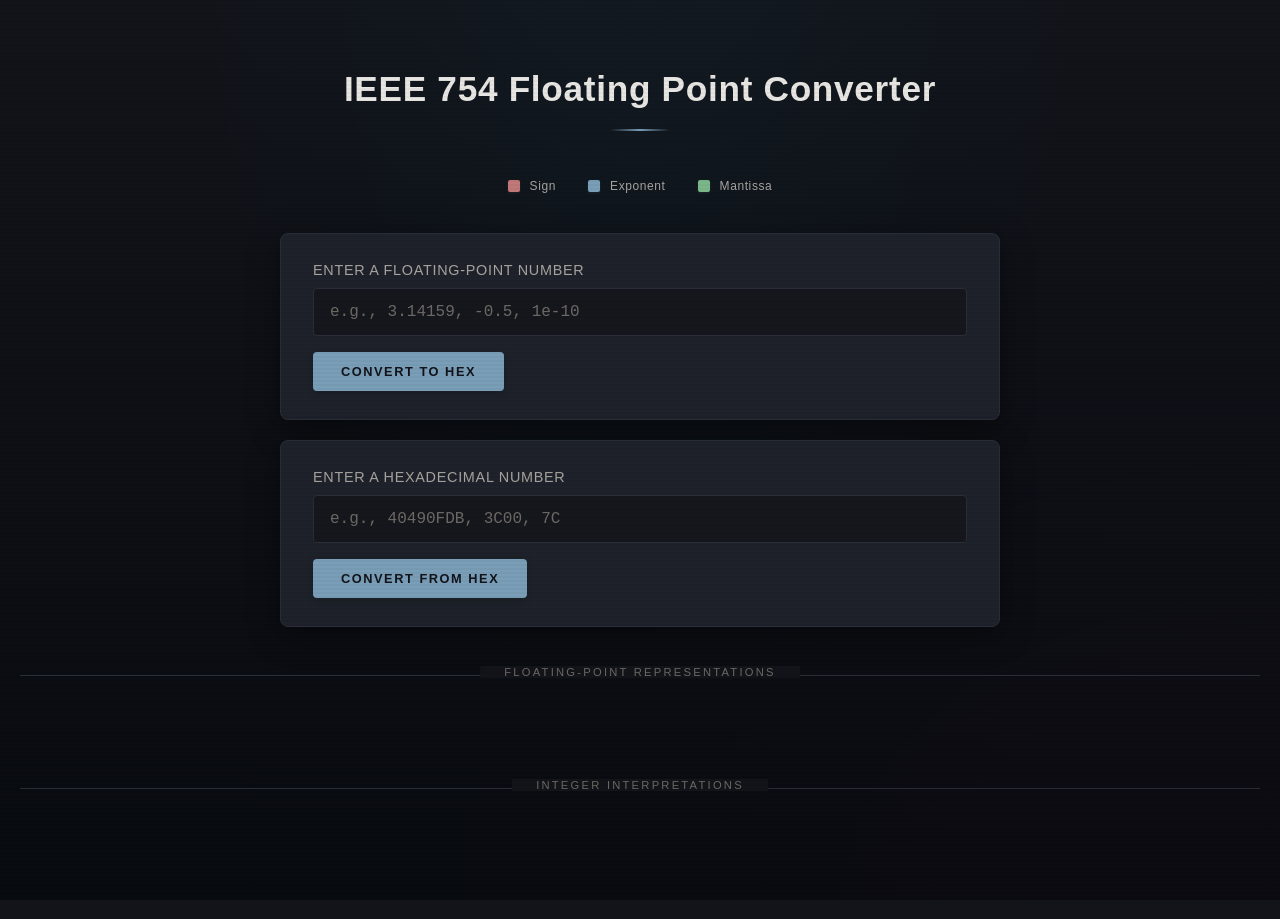
==== commit f4151ce3: "refactor: restyle the app - part 2" ====
--- a/index.html
+++ b/index.html
@@ -52,11 +52,20 @@
                     <div class="binary" id="float32-binary"></div>
                     <strong>Hex</strong>
                     <div class="hex-representation" id="float32-hex"></div>
-                    <strong>Decimal Representation:</strong> <span id="float32-input"></span><br>
-                    <strong>Value Stored:</strong> <span id="float32-stored"></span>
-                    <div title="The difference between stored and input value. A + sign means we rounded up, - means we rounded down. This will always be smaller than half the precision step.">
-                        <strong>Rounding Error:</strong> <span id="float32-error"></span>
-                    </div>
+                    <table class="value-table">
+                        <tr>
+                            <td class="value-label">Decimal Input</td>
+                            <td class="value-data"><span id="float32-input"></span></td>
+                        </tr>
+                        <tr>
+                            <td class="value-label">Stored Value</td>
+                            <td class="value-data"><span id="float32-stored"></span></td>
+                        </tr>
+                        <tr id="float32-error-row" title="The difference between stored and input value. A + sign means we rounded up, - means we rounded down. This will always be smaller than half the precision step.">
+                            <td class="value-label">Rounding Error</td>
+                            <td class="value-data"><span id="float32-error"></span></td>
+                        </tr>
+                    </table>
                     <div id="float32-precision"></div>
                 </div>
             </div>
@@ -70,11 +79,20 @@
                     <div class="binary" id="tf32-binary"></div>
                     <strong>Hex</strong>
                     <div class="hex-representation" id="tf32-hex"></div>
-                    <strong>Decimal Representation:</strong> <span id="tf32-input"></span><br>
-                    <strong>Value Stored:</strong> <span id="tf32-stored"></span>
-                    <div title="The difference between stored and input value. A + sign means we rounded up, - means we rounded down. This will always be smaller than half the precision step.">
-                        <strong>Rounding Error:</strong> <span id="tf32-error"></span>
-                    </div>
+                    <table class="value-table">
+                        <tr>
+                            <td class="value-label">Decimal Input</td>
+                            <td class="value-data"><span id="tf32-input"></span></td>
+                        </tr>
+                        <tr>
+                            <td class="value-label">Stored Value</td>
+                            <td class="value-data"><span id="tf32-stored"></span></td>
+                        </tr>
+                        <tr id="tf32-error-row" title="The difference between stored and input value. A + sign means we rounded up, - means we rounded down. This will always be smaller than half the precision step.">
+                            <td class="value-label">Rounding Error</td>
+                            <td class="value-data"><span id="tf32-error"></span></td>
+                        </tr>
+                    </table>
                     <div id="tf32-precision"></div>
                 </div>
             </div>
@@ -88,11 +106,20 @@
                     <div class="binary" id="float16-binary"></div>
                     <strong>Hex</strong>
                     <div class="hex-representation" id="float16-hex"></div>
-                    <strong>Decimal Representation:</strong> <span id="float16-input"></span><br>
-                    <strong>Value Stored:</strong> <span id="float16-stored"></span>
-                    <div title="The difference between stored and input value. A + sign means we rounded up, - means we rounded down. This will always be smaller than half the precision step.">
-                        <strong>Rounding Error:</strong> <span id="float16-error"></span>
-                    </div>
+                    <table class="value-table">
+                        <tr>
+                            <td class="value-label">Decimal Input</td>
+                            <td class="value-data"><span id="float16-input"></span></td>
+                        </tr>
+                        <tr>
+                            <td class="value-label">Stored Value</td>
+                            <td class="value-data"><span id="float16-stored"></span></td>
+                        </tr>
+                        <tr id="float16-error-row" title="The difference between stored and input value. A + sign means we rounded up, - means we rounded down. This will always be smaller than half the precision step.">
+                            <td class="value-label">Rounding Error</td>
+                            <td class="value-data"><span id="float16-error"></span></td>
+                        </tr>
+                    </table>
                     <div id="float16-precision"></div>
                 </div>
             </div>
@@ -106,11 +133,20 @@
                     <div class="binary" id="bfloat16-binary"></div>
                     <strong>Hex</strong>
                     <div class="hex-representation" id="bfloat16-hex"></div>
-                    <strong>Decimal Representation:</strong> <span id="bfloat16-input"></span><br>
-                    <strong>Value Stored:</strong> <span id="bfloat16-stored"></span>
-                    <div title="The difference between stored and input value. A + sign means we rounded up, - means we rounded down. This will always be smaller than half the precision step.">
-                        <strong>Rounding Error:</strong> <span id="bfloat16-error"></span>
-                    </div>
+                    <table class="value-table">
+                        <tr>
+                            <td class="value-label">Decimal Input</td>
+                            <td class="value-data"><span id="bfloat16-input"></span></td>
+                        </tr>
+                        <tr>
+                            <td class="value-label">Stored Value</td>
+                            <td class="value-data"><span id="bfloat16-stored"></span></td>
+                        </tr>
+                        <tr id="bfloat16-error-row" title="The difference between stored and input value. A + sign means we rounded up, - means we rounded down. This will always be smaller than half the precision step.">
+                            <td class="value-label">Rounding Error</td>
+                            <td class="value-data"><span id="bfloat16-error"></span></td>
+                        </tr>
+                    </table>
                     <div id="bfloat16-precision"></div>
                 </div>
             </div>
@@ -124,11 +160,20 @@
                     <div class="binary" id="fp8-e5m2-binary"></div>
                     <strong>Hex</strong>
                     <div class="hex-representation" id="fp8-e5m2-hex"></div>
-                    <strong>Decimal Representation:</strong> <span id="fp8-e5m2-input"></span><br>
-                    <strong>Value Stored:</strong> <span id="fp8-e5m2-stored"></span>
-                    <div title="The difference between stored and input value. A + sign means we rounded up, - means we rounded down. This will always be smaller than half the precision step.">
-                        <strong>Rounding Error:</strong> <span id="fp8-e5m2-error"></span>
-                    </div>
+                    <table class="value-table">
+                        <tr>
+                            <td class="value-label">Decimal Input</td>
+                            <td class="value-data"><span id="fp8-e5m2-input"></span></td>
+                        </tr>
+                        <tr>
+                            <td class="value-label">Stored Value</td>
+                            <td class="value-data"><span id="fp8-e5m2-stored"></span></td>
+                        </tr>
+                        <tr id="fp8-e5m2-error-row" title="The difference between stored and input value. A + sign means we rounded up, - means we rounded down. This will always be smaller than half the precision step.">
+                            <td class="value-label">Rounding Error</td>
+                            <td class="value-data"><span id="fp8-e5m2-error"></span></td>
+                        </tr>
+                    </table>
                     <div id="fp8-e5m2-precision"></div>
                 </div>
             </div>
@@ -142,11 +187,20 @@
                     <div class="binary" id="fp8-e4m3-binary"></div>
                     <strong>Hex</strong>
                     <div class="hex-representation" id="fp8-e4m3-hex"></div>
-                    <strong>Decimal Representation:</strong> <span id="fp8-e4m3-input"></span><br>
-                    <strong>Value Stored:</strong> <span id="fp8-e4m3-stored"></span>
-                    <div title="The difference between stored and input value. A + sign means we rounded up, - means we rounded down. This will always be smaller than half the precision step.">
-                        <strong>Rounding Error:</strong> <span id="fp8-e4m3-error"></span>
-                    </div>
+                    <table class="value-table">
+                        <tr>
+                            <td class="value-label">Decimal Input</td>
+                            <td class="value-data"><span id="fp8-e4m3-input"></span></td>
+                        </tr>
+                        <tr>
+                            <td class="value-label">Stored Value</td>
+                            <td class="value-data"><span id="fp8-e4m3-stored"></span></td>
+                        </tr>
+                        <tr id="fp8-e4m3-error-row" title="The difference between stored and input value. A + sign means we rounded up, - means we rounded down. This will always be smaller than half the precision step.">
+                            <td class="value-label">Rounding Error</td>
+                            <td class="value-data"><span id="fp8-e4m3-error"></span></td>
+                        </tr>
+                    </table>
                     <div id="fp8-e4m3-precision"></div>
                 </div>
             </div>
--- a/styles/styles.css
+++ b/styles/styles.css
@@ -6,44 +6,43 @@
 /* @import url('https://fonts.googleapis.com/css2?family=JetBrains+Mono:wght@400;500;600;700&family=Outfit:wght@300;400;500;600;700&display=swap'); */
 
 :root {
-  /* Base colors */
-  --bg-primary: #0d1117;
-  --bg-secondary: #161b22;
-  --bg-card: #1c2128;
-  --bg-elevated: #22272e;
-
-  /* Text colors */
-  --text-primary: #d1d5db;
-  --text-secondary: #9ca3af;
-  --text-muted: #6b7280;
-
-  /* Accent colors - softer palette */
-  --accent-cyan: #67b7d1;
-  --accent-magenta: #e879a0;
-  --accent-yellow: #e5c07a;
-  --accent-green: #7ec99d;
-  --accent-orange: #d19a66;
-
-  /* Bit colors - muted, easier on eyes */
-  --sign-color: #e07898;
-  --sign-glow: rgba(224, 120, 152, 0.2);
-  --exponent-color: #5fadc7;
-  --exponent-glow: rgba(95, 173, 199, 0.2);
-  --mantissa-color: #6aa882;
-  --mantissa-glow: rgba(106, 168, 130, 0.2);
-  --integer-color: #5a7d9a;
-  --integer-glow: rgba(90, 125, 154, 0.2);
+  /* Base colors - sophisticated dark palette */
+  --bg-primary: #12141a;
+  --bg-secondary: #1a1d24;
+  --bg-card: #1e222a;
+  --bg-elevated: #252a33;
+
+  /* Text colors - warm grays */
+  --text-primary: #e8e6e3;
+  --text-secondary: #a8a5a0;
+  --text-muted: #6d6a65;
+
+  /* Accent colors - refined palette */
+  --accent-primary: #7a9eb8;
+  --accent-secondary: #8ab4cc;
+  --accent-tertiary: #b8847a;
+
+  /* Bit colors - sophisticated, muted tones */
+  --sign-color: #c17878;
+  --sign-glow: rgba(193, 120, 120, 0.15);
+  --exponent-color: #7a9eb8;
+  --exponent-glow: rgba(122, 158, 184, 0.15);
+  --mantissa-color: #7ab88a;
+  --mantissa-glow: rgba(122, 184, 138, 0.15);
+  --integer-color: #8a9eb0;
+  --integer-glow: rgba(138, 158, 176, 0.15);
 
   /* UI elements */
-  --border-color: #30363d;
-  --border-glow: rgba(103, 183, 209, 0.15);
-  --input-bg: #0d1117;
-  --button-gradient: linear-gradient(135deg, #5ba4c9 0%, #4a90b5 100%);
-  --button-hover: linear-gradient(135deg, #67b7d1 0%, #5ba4c9 100%);
+  --border-color: #2a2e38;
+  --border-subtle: #353a45;
+  --input-bg: #15171d;
+  --button-bg: #7a9eb8;
+  --button-hover: #8ab4cc;
+  --button-text: #12141a;
 
   /* Shadows */
-  --card-shadow: 0 4px 20px rgba(0, 0, 0, 0.3);
-  --glow-shadow: 0 0 15px rgba(103, 183, 209, 0.1);
+  --card-shadow: 0 8px 32px rgba(0, 0, 0, 0.4);
+  --card-shadow-hover: 0 12px 40px rgba(0, 0, 0, 0.5);
 }
 
 * {
@@ -89,22 +88,21 @@
 
 h2 {
   text-align: center;
-  font-size: 2.5rem;
-  font-weight: 700;
-  letter-spacing: -0.02em;
-  margin-bottom: 40px;
-  color: var(--accent-cyan);
+  font-size: 2.2rem;
+  font-weight: 600;
+  letter-spacing: 0.02em;
+  margin-bottom: 48px;
+  color: var(--text-primary);
 }
 
 h2::after {
   content: '';
   display: block;
-  width: 100px;
+  width: 60px;
   height: 2px;
-  background: var(--accent-cyan);
-  margin: 16px auto 0;
-  border-radius: 2px;
-  opacity: 0.6;
+  background: linear-gradient(90deg, transparent, var(--accent-primary), transparent);
+  margin: 20px auto 0;
+  border-radius: 1px;
 }
 
 /* ============================================
@@ -113,19 +111,19 @@
 
 /* Input containers */
 .input-section {
-  max-width: 800px;
-  margin: 0 auto 24px;
-  padding: 24px 28px;
+  max-width: 720px;
+  margin: 0 auto 20px;
+  padding: 28px 32px;
   background: var(--bg-card);
   border: 1px solid var(--border-color);
-  border-radius: 12px;
+  border-radius: 8px;
   box-shadow: var(--card-shadow);
-  transition: border-color 0.3s ease, box-shadow 0.3s ease;
+  transition: all 0.3s ease;
 }
 
 .input-section:hover {
-  border-color: rgba(95, 173, 199, 0.3);
-  box-shadow: var(--card-shadow), var(--glow-shadow);
+  border-color: var(--border-subtle);
+  box-shadow: var(--card-shadow-hover);
 }
 
 label {
@@ -140,53 +138,54 @@
 
 input[type="text"] {
   width: 100%;
-  padding: 14px 18px;
+  padding: 14px 16px;
   font-family: 'JetBrains Mono', monospace;
-  font-size: 1.1rem;
-  font-weight: 500;
+  font-size: 1rem;
+  font-weight: 400;
   background: var(--input-bg);
-  border: 2px solid var(--border-color);
-  border-radius: 8px;
+  border: 1px solid var(--border-color);
+  border-radius: 4px;
   color: var(--text-primary);
-  transition: all 0.3s ease;
+  transition: all 0.2s ease;
   outline: none;
 }
 
 input[type="text"]:focus {
-  border-color: var(--accent-cyan);
-  box-shadow: 0 0 0 4px rgba(0, 212, 255, 0.15), 0 0 20px rgba(0, 212, 255, 0.1);
+  border-color: var(--accent-primary);
+  box-shadow: 0 0 0 3px rgba(122, 158, 184, 0.15);
 }
 
 input[type="text"]::placeholder {
   color: var(--text-muted);
+  font-weight: 400;
 }
 
 button {
   margin-top: 16px;
-  padding: 14px 32px;
+  padding: 12px 28px;
   font-family: 'Outfit', sans-serif;
-  font-size: 0.9rem;
+  font-size: 0.8rem;
   font-weight: 600;
   text-transform: uppercase;
-  letter-spacing: 0.08em;
-  background: var(--button-gradient);
-  color: #fff;
+  letter-spacing: 0.12em;
+  background: var(--button-bg);
+  color: var(--button-text);
   border: none;
-  border-radius: 8px;
+  border-radius: 4px;
   cursor: pointer;
-  transition: all 0.3s ease;
-  box-shadow: 0 2px 10px rgba(0, 0, 0, 0.2);
+  transition: all 0.2s ease;
+  box-shadow: 0 2px 8px rgba(0, 0, 0, 0.2);
 }
 
 button:hover {
   background: var(--button-hover);
   transform: translateY(-1px);
-  box-shadow: 0 4px 15px rgba(0, 0, 0, 0.25);
+  box-shadow: 0 4px 12px rgba(201, 168, 108, 0.25);
 }
 
 button:active {
   transform: translateY(0);
-  box-shadow: 0 2px 8px rgba(0, 0, 0, 0.2);
+  box-shadow: 0 1px 4px rgba(0, 0, 0, 0.2);
 }
 
 /* ============================================
@@ -220,8 +219,8 @@
 
 /* Section divider for results */
 .results {
-  margin-top: 40px;
-  padding-top: 40px;
+  margin-top: 48px;
+  padding-top: 48px;
   border-top: 1px solid var(--border-color);
   position: relative;
 }
@@ -229,22 +228,22 @@
 .results::before {
   content: 'Floating-Point Representations';
   position: absolute;
-  top: -12px;
+  top: -10px;
   left: 50%;
   transform: translateX(-50%);
   background: var(--bg-primary);
-  padding: 0 20px;
-  font-size: 0.85rem;
-  font-weight: 600;
+  padding: 0 24px;
+  font-size: 0.7rem;
+  font-weight: 500;
   color: var(--text-muted);
   text-transform: uppercase;
-  letter-spacing: 0.1em;
+  letter-spacing: 0.2em;
 }
 
 /* Section divider for int-results */
 .int-results {
-  margin-top: 60px;
-  padding-top: 40px;
+  margin-top: 64px;
+  padding-top: 48px;
   border-top: 1px solid var(--border-color);
   position: relative;
 }
@@ -252,16 +251,16 @@
 .int-results::before {
   content: 'Integer Interpretations';
   position: absolute;
-  top: -12px;
+  top: -10px;
   left: 50%;
   transform: translateX(-50%);
   background: var(--bg-primary);
-  padding: 0 20px;
-  font-size: 0.85rem;
-  font-weight: 600;
+  padding: 0 24px;
+  font-size: 0.7rem;
+  font-weight: 500;
   color: var(--text-muted);
   text-transform: uppercase;
-  letter-spacing: 0.1em;
+  letter-spacing: 0.2em;
 }
 
 /* ============================================
@@ -272,9 +271,9 @@
   padding: 24px;
   background: var(--bg-card);
   border: 1px solid var(--border-color);
-  border-radius: 12px;
+  border-radius: 6px;
   box-shadow: var(--card-shadow);
-  transition: all 0.3s ease;
+  transition: all 0.25s ease;
   position: relative;
   overflow: hidden;
   width: 100%;
@@ -285,17 +284,17 @@
   position: absolute;
   top: 0;
   left: 0;
-  right: 0;
-  height: 3px;
-  background: linear-gradient(90deg, var(--accent-cyan), var(--accent-magenta));
+  width: 3px;
+  height: 100%;
+  background: var(--accent-primary);
   opacity: 0;
-  transition: opacity 0.3s ease;
+  transition: opacity 0.25s ease;
 }
 
 .result-item:hover {
-  border-color: rgba(0, 212, 255, 0.3);
-  transform: translateY(-4px);
-  box-shadow: var(--card-shadow), 0 8px 30px rgba(0, 212, 255, 0.1);
+  border-color: var(--border-subtle);
+  transform: translateY(-2px);
+  box-shadow: var(--card-shadow-hover);
 }
 
 .result-item:hover::before {
@@ -309,10 +308,11 @@
 
 .result-item > strong:first-child {
   display: inline-block;
-  font-size: 1.1rem;
+  font-size: 0.95rem;
   font-weight: 600;
-  margin-bottom: 8px;
-  color: var(--accent-cyan);
+  margin-bottom: 12px;
+  color: var(--accent-primary);
+  letter-spacing: 0.02em;
 }
 
 /* ============================================
@@ -330,12 +330,12 @@
   display: inline-flex;
   align-items: center;
   justify-content: center;
-  width: 14px;
-  height: 18px;
+  width: 18px;
+  height: 24px;
   font-family: 'JetBrains Mono', monospace;
-  font-size: 0.6rem;
+  font-size: 0.75rem;
   font-weight: 600;
-  border-radius: 2px;
+  border-radius: 3px;
   border: none;
   transition: all 0.2s ease;
 }
@@ -346,43 +346,43 @@
 }
 
 .sign {
-  background: linear-gradient(180deg, var(--sign-color), #cc0058);
+  background: var(--sign-color);
   color: white;
+  box-shadow: 0 1px 3px var(--sign-glow);
+}
+
+.sign:hover {
   box-shadow: 0 2px 8px var(--sign-glow);
 }
 
-.sign:hover {
-  box-shadow: 0 4px 16px var(--sign-glow);
-}
-
 .exponent {
-  background: linear-gradient(180deg, var(--exponent-color), #0099cc);
-  color: #000;
+  background: var(--exponent-color);
+  color: #12141a;
+  box-shadow: 0 1px 3px var(--exponent-glow);
+}
+
+.exponent:hover {
   box-shadow: 0 2px 8px var(--exponent-glow);
 }
 
-.exponent:hover {
-  box-shadow: 0 4px 16px var(--exponent-glow);
-}
-
 .mantissa {
-  background: linear-gradient(180deg, var(--mantissa-color), #2ecc10);
-  color: #000;
+  background: var(--mantissa-color);
+  color: #12141a;
+  box-shadow: 0 1px 3px var(--mantissa-glow);
+}
+
+.mantissa:hover {
   box-shadow: 0 2px 8px var(--mantissa-glow);
 }
 
-.mantissa:hover {
-  box-shadow: 0 4px 16px var(--mantissa-glow);
-}
-
 .integer {
-  background: linear-gradient(180deg, var(--integer-color), #e6ac00);
-  color: #000;
+  background: var(--integer-color);
+  color: #12141a;
+  box-shadow: 0 1px 3px var(--integer-glow);
+}
+
+.integer:hover {
   box-shadow: 0 2px 8px var(--integer-glow);
-}
-
-.integer:hover {
-  box-shadow: 0 4px 16px var(--integer-glow);
 }
 
 /* ============================================
@@ -392,20 +392,20 @@
 .binary,
 .hex-representation {
   font-family: 'JetBrains Mono', monospace;
-  font-size: 0.95rem;
-  font-weight: 500;
-  color: var(--accent-cyan);
+  font-size: 0.85rem;
+  font-weight: 400;
+  color: var(--accent-secondary);
   background: var(--bg-elevated);
-  padding: 12px 16px;
-  border-radius: 6px;
-  margin: 8px 0 16px;
+  padding: 10px 14px;
+  border-radius: 4px;
+  margin: 8px 0 14px;
   border: 1px solid var(--border-color);
   overflow-x: auto;
-  letter-spacing: 0.05em;
+  letter-spacing: 0.03em;
 }
 
 .hex-representation {
-  color: var(--accent-orange);
+  color: var(--accent-tertiary);
 }
 
 /* ============================================
@@ -416,6 +416,56 @@
   font-family: 'JetBrains Mono', monospace;
   color: var(--text-primary);
   font-weight: 500;
+}
+
+/* ============================================
+   Value Table (Decimal, Stored, Error)
+   ============================================ */
+
+.value-table {
+  width: 100%;
+  border-collapse: separate;
+  border-spacing: 0;
+  margin: 16px 0;
+  background: var(--bg-secondary);
+  border-radius: 6px;
+  overflow: hidden;
+  border: 1px solid var(--border-color);
+}
+
+.value-table tr {
+  transition: background 0.15s ease;
+}
+
+.value-table tr:hover {
+  background: var(--bg-elevated);
+}
+
+.value-table td {
+  padding: 10px 14px;
+  vertical-align: middle;
+}
+
+.value-table tr:not(:last-child) td {
+  border-bottom: 1px solid var(--border-color);
+}
+
+.value-label {
+  width: 45%;
+  font-size: 0.8rem;
+  font-weight: 500;
+  color: var(--text-secondary);
+  text-transform: uppercase;
+  letter-spacing: 0.04em;
+}
+
+.value-data {
+  width: 55%;
+  font-family: 'JetBrains Mono', monospace;
+  font-size: 0.9rem;
+  font-weight: 500;
+  color: var(--text-primary);
+  text-align: right;
 }
 
 /* ============================================
@@ -463,12 +513,12 @@
 
 [id$="-precision"] .precision-title {
   display: block;
-  font-size: 0.7rem;
+  font-size: 0.65rem;
   font-weight: 600;
-  color: var(--accent-cyan);
+  color: var(--text-muted);
   text-transform: uppercase;
-  letter-spacing: 0.12em;
-  padding: 8px 16px;
+  letter-spacing: 0.15em;
+  padding: 8px 14px;
   background: var(--bg-secondary);
   border-bottom: 1px solid var(--border-color);
   margin: 0;
@@ -556,22 +606,23 @@
 .legend {
   display: flex;
   justify-content: center;
-  gap: 24px;
-  margin-bottom: 30px;
-  font-size: 0.85rem;
+  gap: 32px;
+  margin-bottom: 40px;
+  font-size: 0.75rem;
 }
 
 .legend-item {
   display: flex;
   align-items: center;
-  gap: 8px;
+  gap: 10px;
   color: var(--text-secondary);
+  letter-spacing: 0.05em;
 }
 
 .legend-color {
-  width: 16px;
-  height: 16px;
-  border-radius: 4px;
+  width: 12px;
+  height: 12px;
+  border-radius: 2px;
 }
 
 .legend-color.sign { background: var(--sign-color); }
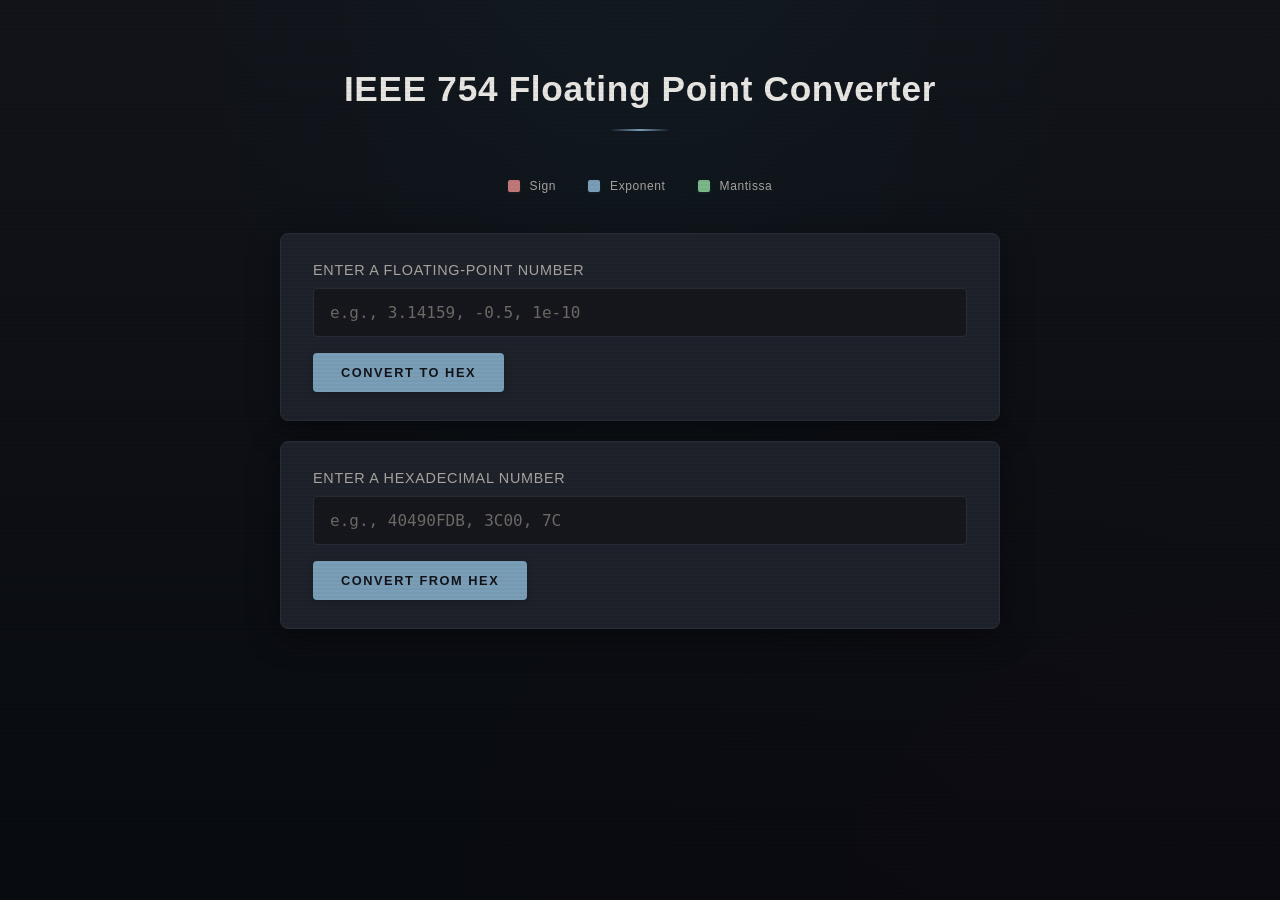
==== commit 22c5a43a: "refactor: some more UI polishing" ====
--- a/index.html
+++ b/index.html
@@ -42,7 +42,7 @@
         </div>
 
         <!-- Floating-Point Results -->
-        <div class="results">
+        <div class="results hidden-section">
             <!-- Float32 Template -->
             <div id="float32">
                 <div class="result-item">
@@ -207,7 +207,91 @@
         </div>
 
         <!-- Integer Results -->
-        <div class="int-results">
+        <div class="int-results hidden-section">
+            <!-- Int32 Template -->
+            <div id="int32">
+                <div class="result-item">
+                    <strong>Int32 (32 bits)</strong><br><br>
+                    <div id="int32-colored-bits"></div>
+                    <strong>Binary</strong>
+                    <div class="binary" id="int32-binary"></div>
+                    <strong>Hex</strong>
+                    <div class="hex-representation" id="int32-hex"></div>
+                    <table class="value-table">
+                        <tr>
+                            <td class="value-label">Stored Value</td>
+                            <td class="value-data"><span id="int32-value"></span></td>
+                        </tr>
+                    </table>
+                    <div class="bit-info">
+                        <span><strong>Type:</strong> 32-bit signed</span>
+                    </div>
+                </div>
+            </div>
+
+            <!-- Uint32 Template -->
+            <div id="uint32">
+                <div class="result-item">
+                    <strong>UInt32 (32 bits)</strong><br><br>
+                    <div id="uint32-colored-bits"></div>
+                    <strong>Binary</strong>
+                    <div class="binary" id="uint32-binary"></div>
+                    <strong>Hex</strong>
+                    <div class="hex-representation" id="uint32-hex"></div>
+                    <table class="value-table">
+                        <tr>
+                            <td class="value-label">Stored Value</td>
+                            <td class="value-data"><span id="uint32-value"></span></td>
+                        </tr>
+                    </table>
+                    <div class="bit-info">
+                        <span><strong>Type:</strong> 32-bit unsigned</span>
+                    </div>
+                </div>
+            </div>
+
+            <!-- Int16 Template -->
+            <div id="int16">
+                <div class="result-item">
+                    <strong>Int16 (16 bits)</strong><br><br>
+                    <div id="int16-colored-bits"></div>
+                    <strong>Binary</strong>
+                    <div class="binary" id="int16-binary"></div>
+                    <strong>Hex</strong>
+                    <div class="hex-representation" id="int16-hex"></div>
+                    <table class="value-table">
+                        <tr>
+                            <td class="value-label">Stored Value</td>
+                            <td class="value-data"><span id="int16-value"></span></td>
+                        </tr>
+                    </table>
+                    <div class="bit-info">
+                        <span><strong>Type:</strong> 16-bit signed</span>
+                    </div>
+                </div>
+            </div>
+
+            <!-- Uint16 Template -->
+            <div id="uint16">
+                <div class="result-item">
+                    <strong>UInt16 (16 bits)</strong><br><br>
+                    <div id="uint16-colored-bits"></div>
+                    <strong>Binary</strong>
+                    <div class="binary" id="uint16-binary"></div>
+                    <strong>Hex</strong>
+                    <div class="hex-representation" id="uint16-hex"></div>
+                    <table class="value-table">
+                        <tr>
+                            <td class="value-label">Stored Value</td>
+                            <td class="value-data"><span id="uint16-value"></span></td>
+                        </tr>
+                    </table>
+                    <div class="bit-info">
+                        <span><strong>Type:</strong> 16-bit unsigned</span>
+                    </div>
+                </div>
+            </div>
+
             <!-- Int8 Template -->
             <div id="int8">
                 <div class="result-item">
@@ -217,7 +301,12 @@
                     <div class="binary" id="int8-binary"></div>
                     <strong>Hex</strong>
                     <div class="hex-representation" id="int8-hex"></div>
-                    <strong>Integer Value:</strong> <span id="int8-value"></span>
+                    <table class="value-table">
+                        <tr>
+                            <td class="value-label">Stored Value</td>
+                            <td class="value-data"><span id="int8-value"></span></td>
+                        </tr>
+                    </table>
                     <div class="bit-info">
                         <span><strong>Type:</strong> 8-bit signed</span>
                     </div>
@@ -227,79 +316,20 @@
             <!-- Uint8 Template -->
             <div id="uint8">
                 <div class="result-item">
-                    <strong>Uint8 (8 bits)</strong><br><br>
+                    <strong>UInt8 (8 bits)</strong><br><br>
                     <div id="uint8-colored-bits"></div>
                     <strong>Binary</strong>
                     <div class="binary" id="uint8-binary"></div>
                     <strong>Hex</strong>
                     <div class="hex-representation" id="uint8-hex"></div>
-                    <strong>Integer Value:</strong> <span id="uint8-value"></span>
+                    <table class="value-table">
+                        <tr>
+                            <td class="value-label">Stored Value</td>
+                            <td class="value-data"><span id="uint8-value"></span></td>
+                        </tr>
+                    </table>
                     <div class="bit-info">
                         <span><strong>Type:</strong> 8-bit unsigned</span>
-                    </div>
-                </div>
-            </div>
-
-            <!-- Int16 Template -->
-            <div id="int16">
-                <div class="result-item">
-                    <strong>Int16 (16 bits)</strong><br><br>
-                    <div id="int16-colored-bits"></div>
-                    <strong>Binary</strong>
-                    <div class="binary" id="int16-binary"></div>
-                    <strong>Hex</strong>
-                    <div class="hex-representation" id="int16-hex"></div>
-                    <strong>Integer Value:</strong> <span id="int16-value"></span>
-                    <div class="bit-info">
-                        <span><strong>Type:</strong> 16-bit signed</span>
-                    </div>
-                </div>
-            </div>
-
-            <!-- Uint16 Template -->
-            <div id="uint16">
-                <div class="result-item">
-                    <strong>Uint16 (16 bits)</strong><br><br>
-                    <div id="uint16-colored-bits"></div>
-                    <strong>Binary</strong>
-                    <div class="binary" id="uint16-binary"></div>
-                    <strong>Hex</strong>
-                    <div class="hex-representation" id="uint16-hex"></div>
-                    <strong>Integer Value:</strong> <span id="uint16-value"></span>
-                    <div class="bit-info">
-                        <span><strong>Type:</strong> 16-bit unsigned</span>
-                    </div>
-                </div>
-            </div>
-
-            <!-- Int32 Template -->
-            <div id="int32">
-                <div class="result-item">
-                    <strong>Int32 (32 bits)</strong><br><br>
-                    <div id="int32-colored-bits"></div>
-                    <strong>Binary</strong>
-                    <div class="binary" id="int32-binary"></div>
-                    <strong>Hex</strong>
-                    <div class="hex-representation" id="int32-hex"></div>
-                    <strong>Integer Value:</strong> <span id="int32-value"></span>
-                    <div class="bit-info">
-                        <span><strong>Type:</strong> 32-bit signed</span>
-                    </div>
-                </div>
-            </div>
-
-            <!-- Uint32 Template -->
-            <div id="uint32">
-                <div class="result-item">
-                    <strong>Uint32 (32 bits)</strong><br><br>
-                    <div id="uint32-colored-bits"></div>
-                    <strong>Binary</strong>
-                    <div class="binary" id="uint32-binary"></div>
-                    <strong>Hex</strong>
-                    <div class="hex-representation" id="uint32-hex"></div>
-                    <strong>Integer Value:</strong> <span id="uint32-value"></span>
-                    <div class="bit-info">
-                        <span><strong>Type:</strong> 32-bit unsigned</span>
                     </div>
                 </div>
             </div>
--- a/styles/styles.css
+++ b/styles/styles.css
@@ -225,6 +225,13 @@
   position: relative;
 }
 
+/* Hidden state - no border, no padding, no header */
+.results.hidden-section {
+  margin-top: 0;
+  padding-top: 0;
+  border-top: none;
+}
+
 .results::before {
   content: 'Floating-Point Representations';
   position: absolute;
@@ -240,12 +247,23 @@
   letter-spacing: 0.2em;
 }
 
+.results.hidden-section::before {
+  display: none;
+}
+
 /* Section divider for int-results */
 .int-results {
   margin-top: 64px;
   padding-top: 48px;
   border-top: 1px solid var(--border-color);
   position: relative;
+}
+
+/* Hidden state - no border, no padding, no header */
+.int-results.hidden-section {
+  margin-top: 0;
+  padding-top: 0;
+  border-top: none;
 }
 
 .int-results::before {
@@ -263,6 +281,10 @@
   letter-spacing: 0.2em;
 }
 
+.int-results.hidden-section::before {
+  display: none;
+}
+
 /* ============================================
    Result Cards
    ============================================ */
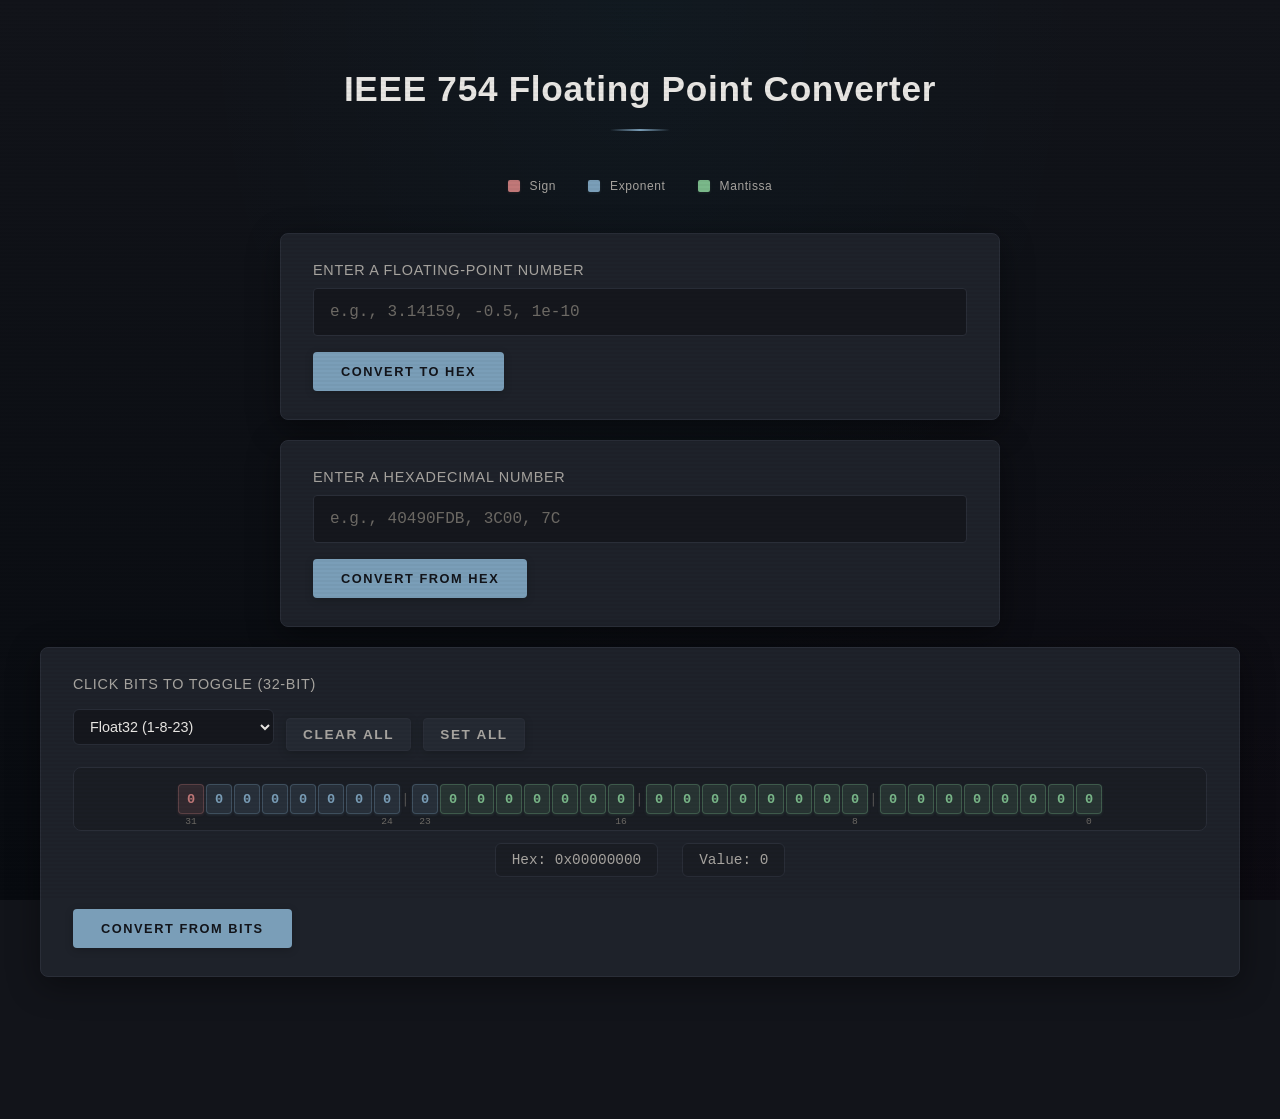
==== commit a16422c0: "feat: add a way to input data by setting individual bits" ====
--- a/index.html
+++ b/index.html
@@ -41,6 +41,36 @@
             <button onclick="convertHexToFloat()">Convert from Hex</button>
         </div>
 
+        <!-- Bit Editor -->
+        <div class="input-section bit-editor-section">
+            <label>Click bits to toggle (32-bit)</label>
+            <div class="bit-editor-controls">
+                <select id="bitEditorFormat" onchange="updateBitEditorDisplay()">
+                    <option value="float32">Float32 (1-8-23)</option>
+                    <option value="bfloat16">BFloat16 (1-8-7)</option>
+                    <option value="float16">Float16 (1-5-10)</option>
+                    <option value="fp8e5m2">FP8 E5M2 (1-5-2)</option>
+                    <option value="fp8e4m3">FP8 E4M3 (1-4-3)</option>
+                    <option value="int32">Int32 (32-bit signed)</option>
+                    <option value="uint32">UInt32 (32-bit unsigned)</option>
+                    <option value="int16">Int16 (16-bit signed)</option>
+                    <option value="uint16">UInt16 (16-bit unsigned)</option>
+                    <option value="int8">Int8 (8-bit signed)</option>
+                    <option value="uint8">UInt8 (8-bit unsigned)</option>
+                </select>
+                <button onclick="clearBitEditor()">Clear All</button>
+                <button onclick="setAllBits()">Set All</button>
+            </div>
+            <div class="bit-editor-container" id="bitEditorContainer">
+                <!-- Bits will be generated by JavaScript -->
+            </div>
+            <div class="bit-editor-info">
+                <span id="bitEditorHex">Hex: 0x00000000</span>
+                <span id="bitEditorDecimal">Decimal: 0</span>
+            </div>
+            <button onclick="convertFromBits()">Convert from Bits</button>
+        </div>
+
         <!-- Floating-Point Results -->
         <div class="results hidden-section">
             <!-- Float32 Template -->
--- a/styles/styles.css
+++ b/styles/styles.css
@@ -546,6 +546,26 @@
   margin: 0;
 }
 
+/* Precision item tooltips - only show help cursor on elements with title attribute */
+.precision-item[title],
+.precision-title[title],
+.bit-info[title] {
+  cursor: help;
+}
+
+.precision-item[title]:hover,
+.precision-title[title]:hover,
+.bit-info[title]:hover {
+  background: rgba(122, 158, 184, 0.1);
+  border-radius: 4px;
+}
+
+.precision-item {
+  padding: 4px 8px;
+  margin: 2px -8px;
+  transition: background 0.2s ease;
+}
+
 /* ============================================
    Animations
    ============================================ */
@@ -681,3 +701,227 @@
   background: rgba(0, 212, 255, 0.3);
   color: var(--text-primary);
 }
+
+/* ============================================
+   Bit Editor
+   ============================================ */
+
+.bit-editor-section {
+  max-width: 1200px;
+  width: 100%;
+}
+
+.bit-editor-controls {
+  display: flex;
+  gap: 12px;
+  margin-bottom: 16px;
+  flex-wrap: wrap;
+  align-items: center;
+}
+
+.bit-editor-controls select {
+  padding: 8px 12px;
+  background: var(--input-bg);
+  border: 1px solid var(--border-color);
+  border-radius: 6px;
+  color: var(--text-primary);
+  font-family: inherit;
+  font-size: 0.9rem;
+  cursor: pointer;
+}
+
+.bit-editor-controls select:focus {
+  outline: none;
+  border-color: var(--accent-primary);
+}
+
+.bit-editor-controls button {
+  padding: 8px 16px;
+  font-size: 0.85rem;
+  background: var(--bg-elevated);
+  border: 1px solid var(--border-color);
+  color: var(--text-secondary);
+}
+
+.bit-editor-controls button:hover {
+  background: var(--border-color);
+  color: var(--text-primary);
+}
+
+.bit-editor-container {
+  display: flex;
+  flex-wrap: nowrap;
+  gap: 2px;
+  padding: 16px 12px;
+  background: var(--bg-secondary);
+  border-radius: 8px;
+  border: 1px solid var(--border-color);
+  margin-bottom: 12px;
+  justify-content: center;
+  overflow-x: auto;
+}
+
+.bit-editor-row {
+  display: flex;
+  gap: 2px;
+  align-items: center;
+}
+
+.bit-editor-row::after {
+  content: '';
+  width: 8px;
+}
+
+.bit-editor-group {
+  display: flex;
+  gap: 2px;
+}
+
+.bit-editor-separator {
+  width: 8px;
+  display: flex;
+  align-items: center;
+  justify-content: center;
+  color: var(--text-muted);
+  font-size: 0.7rem;
+  flex-shrink: 0;
+}
+
+.editable-bit {
+  width: 26px;
+  height: 30px;
+  display: flex;
+  align-items: center;
+  justify-content: center;
+  font-family: 'JetBrains Mono', 'SF Mono', Consolas, monospace;
+  font-size: 0.85rem;
+  font-weight: 600;
+  border-radius: 4px;
+  cursor: pointer;
+  transition: all 0.15s ease;
+  user-select: none;
+  border: 1px solid transparent;
+  position: relative;
+  flex-shrink: 0;
+}
+
+.editable-bit:hover {
+  transform: scale(1.1);
+  z-index: 1;
+}
+
+.editable-bit:active {
+  transform: scale(0.95);
+}
+
+/* Bit colors by type */
+.editable-bit.sign {
+  background: var(--sign-glow);
+  color: var(--sign-color);
+  border-color: rgba(193, 120, 120, 0.3);
+}
+
+.editable-bit.sign:hover {
+  background: rgba(193, 120, 120, 0.3);
+  box-shadow: 0 0 12px var(--sign-glow);
+}
+
+.editable-bit.sign.active {
+  background: var(--sign-color);
+  color: var(--bg-primary);
+}
+
+.editable-bit.exponent {
+  background: var(--exponent-glow);
+  color: var(--exponent-color);
+  border-color: rgba(122, 158, 184, 0.3);
+}
+
+.editable-bit.exponent:hover {
+  background: rgba(122, 158, 184, 0.3);
+  box-shadow: 0 0 12px var(--exponent-glow);
+}
+
+.editable-bit.exponent.active {
+  background: var(--exponent-color);
+  color: var(--bg-primary);
+}
+
+.editable-bit.mantissa {
+  background: var(--mantissa-glow);
+  color: var(--mantissa-color);
+  border-color: rgba(122, 184, 138, 0.3);
+}
+
+.editable-bit.mantissa:hover {
+  background: rgba(122, 184, 138, 0.3);
+  box-shadow: 0 0 12px var(--mantissa-glow);
+}
+
+.editable-bit.mantissa.active {
+  background: var(--mantissa-color);
+  color: var(--bg-primary);
+}
+
+.editable-bit.integer {
+  background: var(--integer-glow);
+  color: var(--integer-color);
+  border-color: rgba(138, 158, 176, 0.3);
+}
+
+.editable-bit.integer:hover {
+  background: rgba(138, 158, 176, 0.3);
+  box-shadow: 0 0 12px var(--integer-glow);
+}
+
+.editable-bit.integer.active {
+  background: var(--integer-color);
+  color: var(--bg-primary);
+}
+
+.editable-bit.hidden-bit {
+  opacity: 0.3;
+  pointer-events: none;
+}
+
+.bit-index {
+  position: absolute;
+  bottom: -14px;
+  font-size: 0.6rem;
+  color: var(--text-muted);
+  font-weight: 400;
+}
+
+.bit-editor-info {
+  display: flex;
+  justify-content: center;
+  gap: 24px;
+  margin-bottom: 16px;
+  font-family: 'JetBrains Mono', 'SF Mono', Consolas, monospace;
+  font-size: 0.9rem;
+  color: var(--text-secondary);
+}
+
+.bit-editor-info span {
+  padding: 8px 16px;
+  background: var(--bg-secondary);
+  border-radius: 6px;
+  border: 1px solid var(--border-color);
+}
+
+/* Bit position labels */
+.bit-position-labels {
+  display: flex;
+  justify-content: center;
+  gap: 2px;
+  margin-bottom: 4px;
+  padding: 0 16px;
+}
+
+.bit-position-label {
+  width: 28px;
+  text-align: center;
+  font-size: 0.6rem;
+  color: var(--text-muted);
+  font-family: 'JetBrains Mono', 'SF Mono', Consolas, monospace;
+}
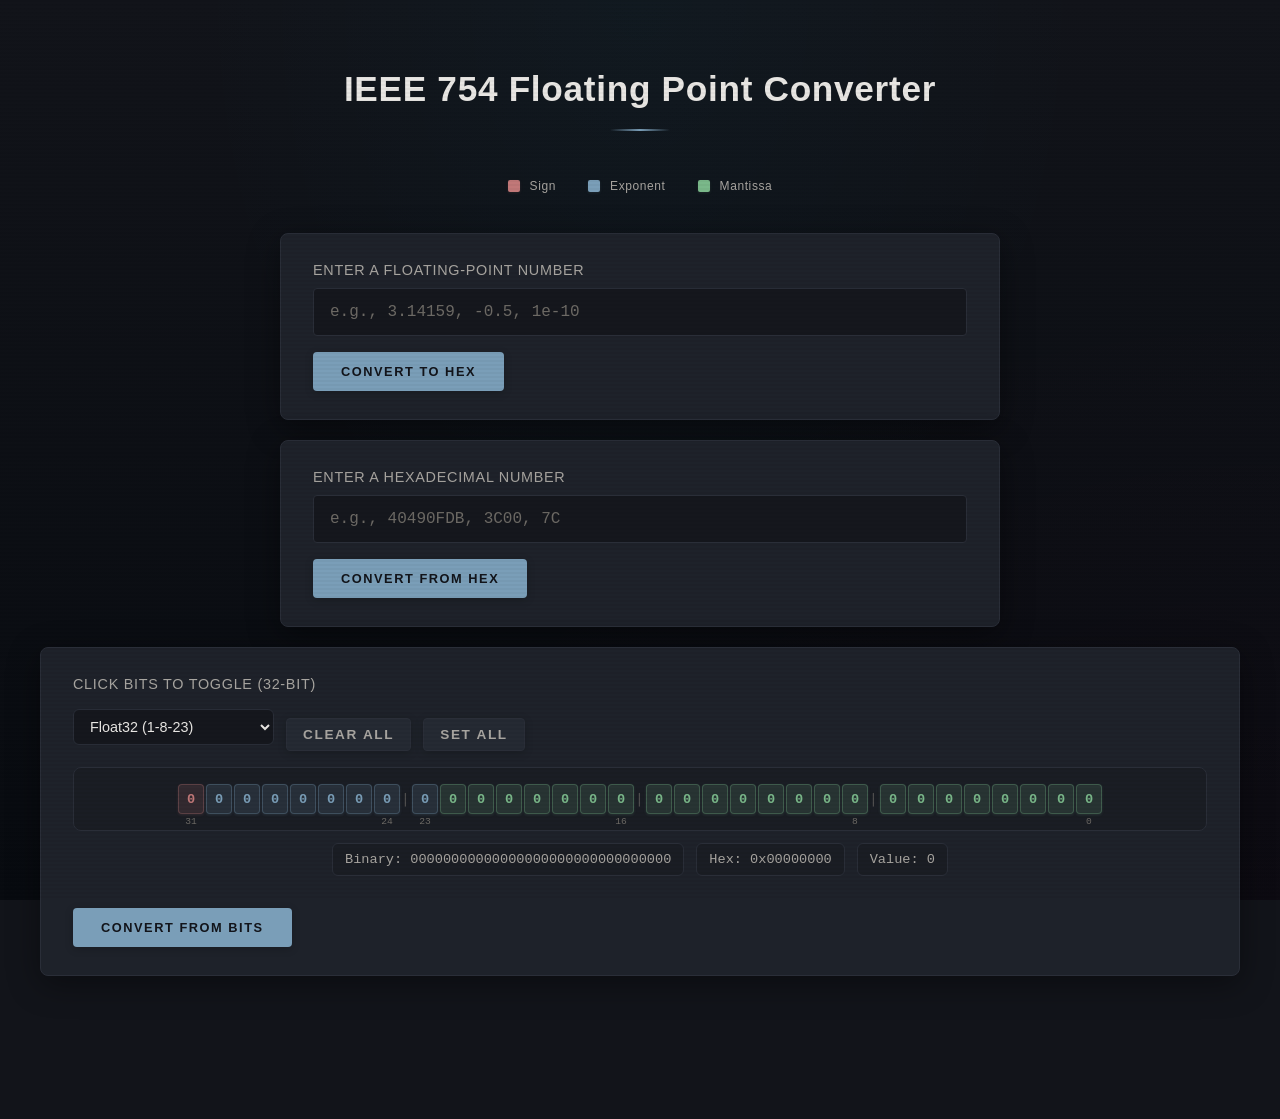
==== commit a614a0a1: "refactor: simplified js code" ====
--- a/index.html
+++ b/index.html
@@ -65,8 +65,9 @@
                 <!-- Bits will be generated by JavaScript -->
             </div>
             <div class="bit-editor-info">
+                <span id="bitEditorBinary">Binary: 00000000000000000000000000000000</span>
                 <span id="bitEditorHex">Hex: 0x00000000</span>
-                <span id="bitEditorDecimal">Decimal: 0</span>
+                <span id="bitEditorDecimal">Value: 0</span>
             </div>
             <button onclick="convertFromBits()">Convert from Bits</button>
         </div>
--- a/styles/styles.css
+++ b/styles/styles.css
@@ -894,19 +894,32 @@
 
 .bit-editor-info {
   display: flex;
+  flex-wrap: wrap;
   justify-content: center;
-  gap: 24px;
+  gap: 12px;
   margin-bottom: 16px;
   font-family: 'JetBrains Mono', 'SF Mono', Consolas, monospace;
-  font-size: 0.9rem;
+  font-size: 0.85rem;
   color: var(--text-secondary);
 }
 
 .bit-editor-info span {
-  padding: 8px 16px;
+  padding: 8px 12px;
   background: var(--bg-secondary);
   border-radius: 6px;
   border: 1px solid var(--border-color);
+  cursor: pointer;
+  transition: all 0.15s ease;
+  user-select: all;
+}
+
+.bit-editor-info span:hover {
+  background: var(--bg-elevated);
+  border-color: var(--accent-primary);
+}
+
+.bit-editor-info span:active {
+  transform: scale(0.98);
 }
 
 /* Bit position labels */
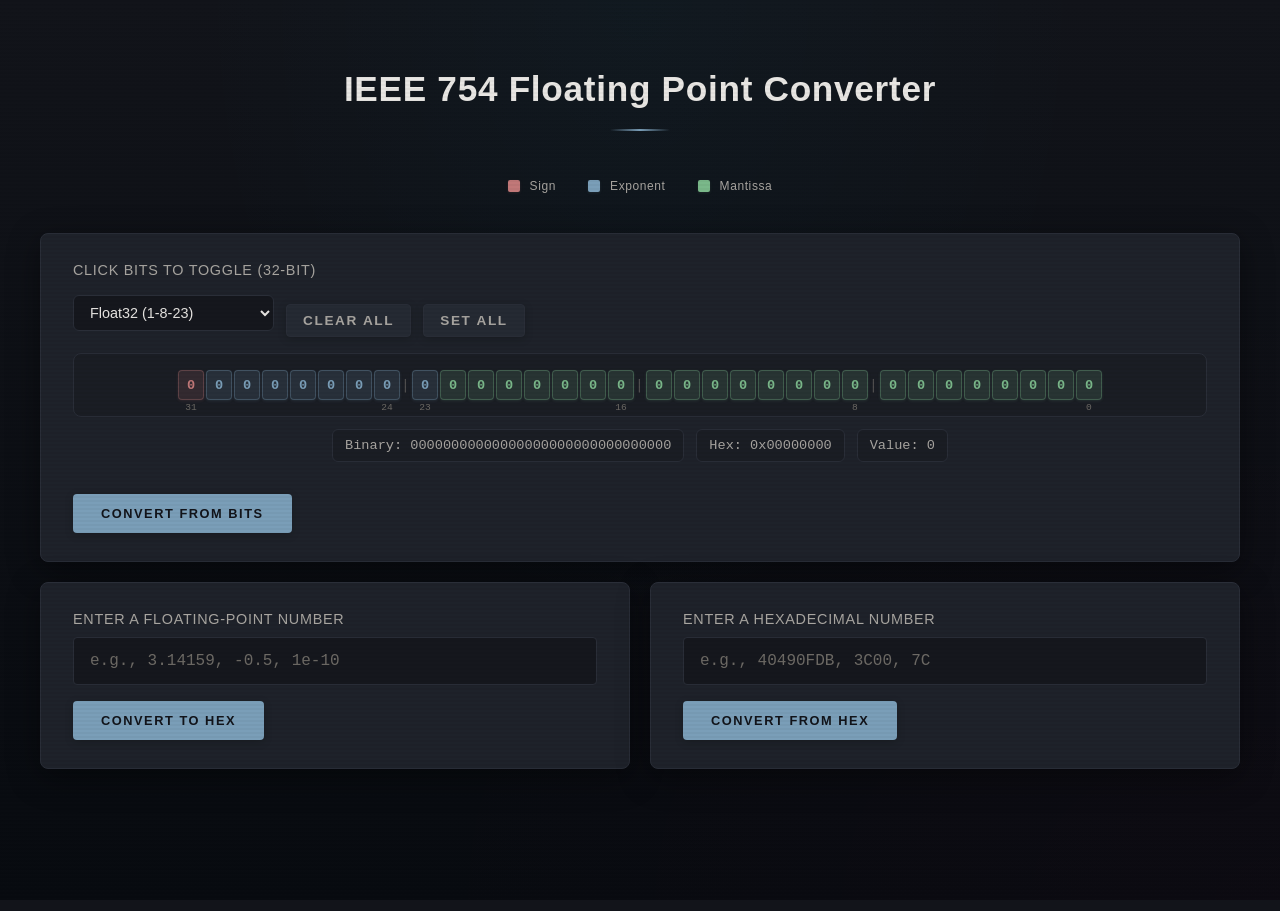
==== commit d8ecc46f: "fixup! refactor: simplified js code" ====
--- a/index.html
+++ b/index.html
@@ -25,20 +25,6 @@
                 <div class="legend-color mantissa"></div>
                 <span>Mantissa</span>
             </div>
-        </div>
-
-        <!-- Decimal to Hex Conversion -->
-        <div class="input-section">
-            <label for="input">Enter a floating-point number</label>
-            <input type="text" id="input" placeholder="e.g., 3.14159, -0.5, 1e-10">
-            <button onclick="convertFloatToHex()">Convert to Hex</button>
-        </div>
-
-        <!-- Hex to Float/Int Conversion -->
-        <div class="input-section">
-            <label for="hexInput">Enter a hexadecimal number</label>
-            <input type="text" id="hexInput" placeholder="e.g., 40490FDB, 3C00, 7C">
-            <button onclick="convertHexToFloat()">Convert from Hex</button>
         </div>
 
         <!-- Bit Editor -->
@@ -72,6 +58,23 @@
             <button onclick="convertFromBits()">Convert from Bits</button>
         </div>
 
+        <!-- Text-based Converters (side by side) -->
+        <div class="converter-row">
+            <!-- Decimal to Hex Conversion -->
+            <div class="input-section">
+                <label for="input">Enter a floating-point number</label>
+                <input type="text" id="input" placeholder="e.g., 3.14159, -0.5, 1e-10">
+                <button onclick="convertFloatToHex()">Convert to Hex</button>
+            </div>
+
+            <!-- Hex to Float/Int Conversion -->
+            <div class="input-section">
+                <label for="hexInput">Enter a hexadecimal number</label>
+                <input type="text" id="hexInput" placeholder="e.g., 40490FDB, 3C00, 7C">
+                <button onclick="convertHexToFloat()">Convert from Hex</button>
+            </div>
+        </div>
+
         <!-- Floating-Point Results -->
         <div class="results hidden-section">
             <!-- Float32 Template -->
--- a/styles/styles.css
+++ b/styles/styles.css
@@ -110,6 +110,35 @@
    ============================================ */
 
 /* Input containers */
+/* Side-by-side converter row */
+.converter-row {
+  display: flex;
+  gap: 20px;
+  max-width: 1200px;
+  width: 100%;
+  margin: 0 auto 20px;
+  padding: 0;
+  box-sizing: border-box;
+}
+
+.converter-row .input-section {
+  flex: 1;
+  margin: 0;
+  max-width: none;
+}
+
+@media (max-width: 768px) {
+  .converter-row {
+    flex-direction: column;
+    padding: 0;
+  }
+
+  .converter-row .input-section {
+    margin: 0 auto 20px;
+    max-width: 720px;
+  }
+}
+
 .input-section {
   max-width: 720px;
   margin: 0 auto 20px;
